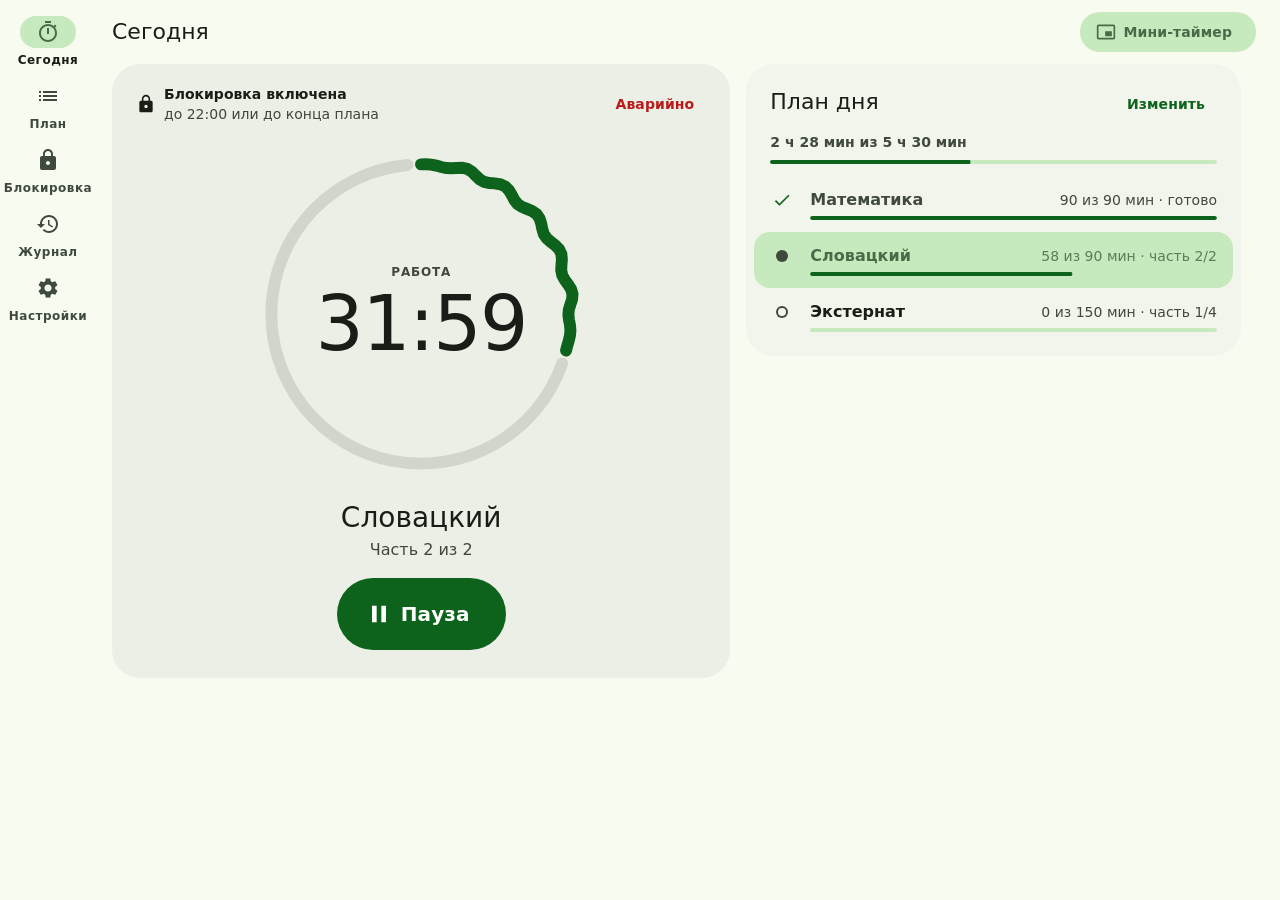
==== ui/index.html @ cca7acfc "ClockManage: study mode with blocking, block timer, log and local MCP Tauri 2 (Rust + WebView) tray " ====
<!doctype html>
<html lang="ru">
<head>
  <meta charset="utf-8">
  <meta name="viewport" content="width=device-width, initial-scale=1">
  <title>ClockManage</title>
  <link rel="stylesheet" href="css/scheme-default.css">
  <link rel="stylesheet" href="css/m3.css">
  <link rel="stylesheet" href="css/main.css">
</head>
<body>
  <div class="app">
    <nav class="nav" id="nav" aria-label="Разделы"></nav>
    <main class="content">
      <header class="topbar">
        <h1 id="screen-title" class="title-l">Сегодня</h1>
        <div id="top-actions" class="top-actions"></div>
      </header>
      <div id="banner" class="banner" hidden></div>
      <div id="view" class="view"></div>
    </main>
  </div>
  <div id="snackbar" class="snackbar" role="status" aria-live="polite"><span id="snack-text"></span></div>
  <script type="module" src="js/main.js"></script>
</body>
</html>
---- ui/css/scheme-default.css ----
/* Default scheme (seed #2E7D32, fidelity) — replaced at runtime by js/theme.js. */
:root {
  --md-sys-color-primary: #0d631b;
  --md-sys-color-on-primary: #ffffff;
  --md-sys-color-primary-container: #2e7d32;
  --md-sys-color-on-primary-container: #cbffc2;
  --md-sys-color-inverse-primary: #88d982;
  --md-sys-color-secondary: #476644;
  --md-sys-color-on-secondary: #ffffff;
  --md-sys-color-secondary-container: #c6e9be;
  --md-sys-color-on-secondary-container: #4c6a48;
  --md-sys-color-tertiary: #923357;
  --md-sys-color-on-tertiary: #ffffff;
  --md-sys-color-tertiary-container: #b14b6f;
  --md-sys-color-on-tertiary-container: #ffedf0;
  --md-sys-color-error: #ba1a1a;
  --md-sys-color-on-error: #ffffff;
  --md-sys-color-error-container: #ffdad6;
  --md-sys-color-on-error-container: #93000a;
  --md-sys-color-surface: #f7fbf0;
  --md-sys-color-on-surface: #181d17;
  --md-sys-color-surface-variant: #dbe6d5;
  --md-sys-color-on-surface-variant: #40493d;
  --md-sys-color-surface-dim: #d7dbd2;
  --md-sys-color-surface-bright: #f7fbf0;
  --md-sys-color-surface-container-lowest: #ffffff;
  --md-sys-color-surface-container-low: #f1f5eb;
  --md-sys-color-surface-container: #ebefe5;
  --md-sys-color-surface-container-high: #e5eadf;
  --md-sys-color-surface-container-highest: #e0e4da;
  --md-sys-color-inverse-surface: #2d322b;
  --md-sys-color-inverse-on-surface: #eef2e8;
  --md-sys-color-outline: #707a6c;
  --md-sys-color-outline-variant: #bfcaba;
  --md-sys-color-scrim: #000000;
  --md-sys-color-shadow: #000000;
}
@media (prefers-color-scheme: dark) {
  :root {
    --md-sys-color-primary: #88d982;
    --md-sys-color-on-primary: #003909;
    --md-sys-color-primary-container: #2e7d32;
    --md-sys-color-on-primary-container: #cbffc2;
    --md-sys-color-inverse-primary: #1b6d24;
    --md-sys-color-secondary: #add0a6;
    --md-sys-color-on-secondary: #1a3719;
    --md-sys-color-secondary-container: #304e2e;
    --md-sys-color-on-secondary-container: #9cbe95;
    --md-sys-color-tertiary: #ffb1c7;
    --md-sys-color-on-tertiary: #610931;
    --md-sys-color-tertiary-container: #b14b6f;
    --md-sys-color-on-tertiary-container: #ffedf0;
    --md-sys-color-error: #ffb4ab;
    --md-sys-color-on-error: #690005;
    --md-sys-color-error-container: #93000a;
    --md-sys-color-on-error-container: #ffdad6;
    --md-sys-color-surface: #10150f;
    --md-sys-color-on-surface: #e0e4da;
    --md-sys-color-surface-variant: #40493d;
    --md-sys-color-on-surface-variant: #bfcaba;
    --md-sys-color-surface-dim: #10150f;
    --md-sys-color-surface-bright: #363b34;
    --md-sys-color-surface-container-lowest: #0b0f0a;
    --md-sys-color-surface-container-low: #181d17;
    --md-sys-color-surface-container: #1c211b;
    --md-sys-color-surface-container-high: #262b25;
    --md-sys-color-surface-container-highest: #31362f;
    --md-sys-color-inverse-surface: #e0e4da;
    --md-sys-color-inverse-on-surface: #2d322b;
    --md-sys-color-outline: #8a9485;
    --md-sys-color-outline-variant: #40493d;
    --md-sys-color-scrim: #000000;
    --md-sys-color-shadow: #000000;
  }
}
---- ui/css/m3.css ----
/* ClockManage — Material 3 system: tokens + components shared by all windows. */

:root {
  /* Typography (M3 type scale on the system font) */
  --font: "Segoe UI Variable Text", "Segoe UI", system-ui, -apple-system, Roboto, sans-serif;
  --font-display: "Segoe UI Variable Display", "Segoe UI", system-ui, -apple-system, Roboto, sans-serif;

  /* Shape */
  --shape-xs: 4px;
  --shape-s: 8px;
  --shape-m: 12px;
  --shape-l: 16px;
  --shape-xl: 28px;
  --shape-full: 999px;

  /* Motion */
  --dur-s1: 100ms;
  --dur-s2: 150ms;
  --dur-m1: 250ms;
  --dur-m2: 300ms;
  --dur-l1: 400ms;
  --dur-l2: 500ms;
  --ease: cubic-bezier(.2, 0, 0, 1);
  --ease-decel: cubic-bezier(0, 0, 0, 1);
  --ease-accel: cubic-bezier(.3, 0, 1, 1);
  --ease-emph-decel: cubic-bezier(.05, .7, .1, 1);
  --ease-emph-accel: cubic-bezier(.3, 0, .8, .15);
  /* M3 Expressive spatial springs (approximated as bezier curves with overshoot) */
  --spring-fast: cubic-bezier(.42, 1.67, .21, .9);
  --spring: cubic-bezier(.34, 1.36, .64, 1);

  --focus-ring: 3px solid var(--md-sys-color-secondary);
}

* { box-sizing: border-box; }
[hidden] { display: none !important; }

html, body { margin: 0; height: 100%; }

body {
  font-family: var(--font);
  font-size: 14px;
  line-height: 20px;
  color: var(--md-sys-color-on-surface);
  background: var(--md-sys-color-surface);
  -webkit-font-smoothing: antialiased;
  user-select: none;
}

input, textarea, button, select { font: inherit; color: inherit; }

.tnum { font-variant-numeric: tabular-nums; font-feature-settings: "tnum"; }

/* ---- type scale ---- */
.display-l { font: 400 57px/64px var(--font-display); letter-spacing: -.25px; }
.display-m { font: 400 45px/52px var(--font-display); }
.headline-l { font: 400 32px/40px var(--font-display); }
.headline-m { font: 400 28px/36px var(--font-display); }
.headline-s { font: 400 24px/32px var(--font-display); }
.title-l { font: 400 22px/28px var(--font-display); }
.title-m { font: 600 16px/24px var(--font); letter-spacing: .15px; }
.title-s { font: 600 14px/20px var(--font); letter-spacing: .1px; }
.body-l { font: 400 16px/24px var(--font); letter-spacing: .15px; }
.body-m { font: 400 14px/20px var(--font); letter-spacing: .25px; }
.body-s { font: 400 12px/16px var(--font); letter-spacing: .4px; }
.label-l { font: 600 14px/20px var(--font); letter-spacing: .1px; }
.label-m { font: 600 12px/16px var(--font); letter-spacing: .5px; }
.muted { color: var(--md-sys-color-on-surface-variant); }

h1, h2, h3, h4, p { margin: 0; }

/* ---- icons ---- */
.icon { width: 24px; height: 24px; flex: none; fill: currentColor; display: block; }
.icon.s18 { width: 18px; height: 18px; }
.icon.s20 { width: 20px; height: 20px; }

/* ---- state layer + ripple (shared by interactive components) ---- */
.interactive { position: relative; overflow: hidden; isolation: isolate; cursor: pointer; -webkit-tap-highlight-color: transparent; }
.interactive::before {
  content: ""; position: absolute; inset: 0; border-radius: inherit;
  background: currentColor; opacity: 0; pointer-events: none;
  transition: opacity var(--dur-s2) linear;
  z-index: -1;
}
.interactive:hover::before { opacity: .08; }
.interactive:focus-visible::before, .interactive:active::before { opacity: .1; }
.interactive:focus-visible { outline: var(--focus-ring); outline-offset: 2px; }
.ripple {
  position: absolute; border-radius: 50%; pointer-events: none;
  background: currentColor; opacity: .12; transform: scale(0);
  animation: ripple 520ms var(--ease-decel) forwards;
  z-index: -1;
}
@keyframes ripple { to { transform: scale(1); opacity: 0; } }

/* ---- buttons: pill that morphs to a squarer shape on press (M3 Expressive) ---- */
.btn {
  --h: 40px;
  display: inline-flex; align-items: center; justify-content: center; gap: 8px;
  height: var(--h); min-width: 64px; padding: 0 24px;
  border: 0; border-radius: var(--shape-full);
  font: 600 14px/20px var(--font); letter-spacing: .1px; white-space: nowrap;
  transition:
    border-radius var(--dur-m2) var(--spring),
    transform var(--dur-m2) var(--spring),
    background-color var(--dur-s2) linear,
    box-shadow var(--dur-s2) linear,
    color var(--dur-s2) linear;
}
.btn:active:not(:disabled) { border-radius: var(--shape-m); transform: scale(.96); transition-duration: var(--dur-s2); }
.btn .icon { width: 20px; height: 20px; margin-left: -8px; }
.btn.lg { --h: 56px; padding: 0 28px; font-size: 16px; line-height: 24px; border-radius: var(--shape-full); }
.btn.lg .icon { width: 24px; height: 24px; }
.btn.lg:active:not(:disabled) { border-radius: var(--shape-l); }
.btn.xl { --h: 72px; padding: 0 36px; font: 600 20px/28px var(--font-display); }
.btn.xl .icon { width: 28px; height: 28px; }
.btn.xl:active:not(:disabled) { border-radius: 20px; }

.btn.filled { background: var(--md-sys-color-primary); color: var(--md-sys-color-on-primary); }
.btn.filled:hover:not(:disabled) { box-shadow: 0 1px 2px rgb(0 0 0 / .3), 0 1px 3px 1px rgb(0 0 0 / .15); }
.btn.tonal { background: var(--md-sys-color-secondary-container); color: var(--md-sys-color-on-secondary-container); }
.btn.outlined { background: transparent; color: var(--md-sys-color-primary); box-shadow: inset 0 0 0 1px var(--md-sys-color-outline-variant); }
.btn.text { background: transparent; color: var(--md-sys-color-primary); padding: 0 12px; min-width: 48px; }
.btn.text .icon { margin-left: -4px; }
.btn.danger { color: var(--md-sys-color-error); }
.btn.filled.danger { background: var(--md-sys-color-error); color: var(--md-sys-color-on-error); }
.btn:disabled, .btn.filled:disabled, .btn.tonal:disabled, .btn.filled.danger:disabled {
  cursor: default;
  color: color-mix(in srgb, var(--md-sys-color-on-surface) 38%, transparent);
  background: color-mix(in srgb, var(--md-sys-color-on-surface) 12%, transparent);
  box-shadow: none;
}
.btn.text:disabled, .btn.outlined:disabled { background: transparent; }
.btn:disabled::before { display: none; }
.btn[aria-busy="true"] { pointer-events: none; }

/* Icon buttons */
.icon-btn {
  width: 40px; height: 40px; border: 0; border-radius: var(--shape-full);
  display: inline-grid; place-items: center; flex: none;
  background: transparent; color: var(--md-sys-color-on-surface-variant);
  transition: border-radius var(--dur-m2) var(--spring), transform var(--dur-m2) var(--spring), background-color var(--dur-s2) linear;
}
.icon-btn:active:not(:disabled) { border-radius: var(--shape-m); transform: scale(.92); }
.icon-btn.tonal { background: var(--md-sys-color-secondary-container); color: var(--md-sys-color-on-secondary-container); }
.icon-btn.filled { background: var(--md-sys-color-primary); color: var(--md-sys-color-on-primary); }
.icon-btn.sm { width: 32px; height: 32px; }
.icon-btn.sm .icon { width: 20px; height: 20px; }
.icon-btn:disabled { color: color-mix(in srgb, var(--md-sys-color-on-surface) 38%, transparent); cursor: default; }
.icon-btn:disabled::before { display: none; }

/* ---- text fields (outlined) ---- */
.field { display: flex; flex-direction: column; gap: 4px; min-width: 0; }
.field > label { font: 600 12px/16px var(--font); letter-spacing: .5px; color: var(--md-sys-color-on-surface-variant); padding-left: 4px; }
.field input, .field textarea, .field select {
  height: 48px; padding: 0 14px; min-width: 0; width: 100%;
  border: 1px solid var(--md-sys-color-outline); border-radius: var(--shape-xs);
  background: transparent; color: var(--md-sys-color-on-surface);
  font: 400 16px/24px var(--font); user-select: text;
  transition: border-color var(--dur-s2) linear, box-shadow var(--dur-s2) linear;
}
.field textarea { height: auto; padding: 12px 14px; resize: vertical; }
.field input:hover, .field textarea:hover { border-color: var(--md-sys-color-on-surface); }
.field input:focus, .field textarea:focus, .field select:focus {
  outline: none; border-color: var(--md-sys-color-primary);
  box-shadow: inset 0 0 0 1px var(--md-sys-color-primary);
}
.field input:disabled { opacity: .38; }
.field .support { font: 400 12px/16px var(--font); color: var(--md-sys-color-on-surface-variant); padding-left: 4px; }
.field.invalid input, .field.invalid textarea { border-color: var(--md-sys-color-error); box-shadow: inset 0 0 0 1px var(--md-sys-color-error); }
.field.invalid .support { color: var(--md-sys-color-error); }
input[type="number"]::-webkit-inner-spin-button { opacity: 0; }

/* ---- switch ---- */
.switch {
  appearance: none; -webkit-appearance: none; margin: 0; flex: none; cursor: pointer;
  position: relative; width: 52px; height: 32px; border-radius: var(--shape-full);
  background: var(--md-sys-color-surface-container-highest);
  box-shadow: inset 0 0 0 2px var(--md-sys-color-outline);
  transition: background-color var(--dur-m1) var(--ease), box-shadow var(--dur-m1) var(--ease);
}
.switch::after {
  content: ""; position: absolute; top: 8px; left: 8px; width: 16px; height: 16px; border-radius: 50%;
  background: var(--md-sys-color-outline);
  transition: transform var(--dur-m2) var(--spring), width var(--dur-m1) var(--spring), height var(--dur-m1) var(--spring), top var(--dur-m1) var(--spring), left var(--dur-m1) var(--spring), background-color var(--dur-m1) linear;
}
.switch:checked { background: var(--md-sys-color-primary); box-shadow: none; }
.switch:checked::after { transform: translateX(20px); width: 24px; height: 24px; top: 4px; left: 4px; background: var(--md-sys-color-on-primary); }
.switch:active::after { width: 28px; height: 28px; top: 2px; left: 2px; }
.switch:checked:active::after { transform: translateX(18px); }
.switch:focus-visible { outline: var(--focus-ring); outline-offset: 2px; }
.switch:disabled { opacity: .38; cursor: default; }

/* ---- checkbox ---- */
.check { appearance: none; -webkit-appearance: none; margin: 0; flex: none; width: 18px; height: 18px; border-radius: 2px; border: 2px solid var(--md-sys-color-on-surface-variant); display: grid; place-items: center; cursor: pointer; transition: background-color var(--dur-s2) linear, border-color var(--dur-s2) linear; }
.check:checked { background: var(--md-sys-color-primary); border-color: var(--md-sys-color-primary); }
.check:checked::after { content: ""; width: 5px; height: 10px; border: solid var(--md-sys-color-on-primary); border-width: 0 2px 2px 0; transform: translateY(-1px) rotate(45deg); }
.check:focus-visible { outline: var(--focus-ring); outline-offset: 3px; }

/* ---- chips ---- */
.chips { display: flex; flex-wrap: wrap; gap: 8px; }
.chip {
  height: 32px; padding: 0 16px; border-radius: var(--shape-s); border: 0;
  display: inline-flex; align-items: center; gap: 8px;
  font: 600 14px/20px var(--font); letter-spacing: .1px;
  background: transparent; color: var(--md-sys-color-on-surface-variant);
  box-shadow: inset 0 0 0 1px var(--md-sys-color-outline-variant);
  transition: background-color var(--dur-s2) linear, border-radius var(--dur-m2) var(--spring), padding var(--dur-m1) var(--spring);
}
.chip[aria-pressed="true"] { background: var(--md-sys-color-secondary-container); color: var(--md-sys-color-on-secondary-container); box-shadow: none; padding-left: 8px; }
.chip[aria-pressed="true"]::after { content: none; }
.chip .icon { width: 18px; height: 18px; }
.chip:disabled { opacity: .38; cursor: default; }
.chip.input { padding: 0 4px 0 12px; background: transparent; color: var(--md-sys-color-on-surface); cursor: default; }
.chip.input .x { width: 24px; height: 24px; border: 0; border-radius: 50%; display: grid; place-items: center; background: transparent; color: var(--md-sys-color-on-surface-variant); }
.chip.input .x .icon { width: 18px; height: 18px; }

/* ---- segmented buttons ---- */
.segmented { display: inline-flex; border-radius: var(--shape-full); box-shadow: inset 0 0 0 1px var(--md-sys-color-outline); overflow: hidden; }
.segmented button {
  height: 40px; padding: 0 16px; border: 0; background: transparent; color: var(--md-sys-color-on-surface);
  font: 600 14px/20px var(--font); display: inline-flex; align-items: center; gap: 8px;
  border-left: 1px solid var(--md-sys-color-outline);
  transition: background-color var(--dur-m1) var(--ease);
}
.segmented button:first-child { border-left: 0; }
.segmented button[aria-pressed="true"] { background: var(--md-sys-color-secondary-container); color: var(--md-sys-color-on-secondary-container); }
.segmented button .icon { width: 18px; height: 18px; display: none; }
.segmented button[aria-pressed="true"] .icon { display: block; }

/* ---- progress ---- */
.linear {
  --v: 0;
  height: 4px; border-radius: 2px; overflow: hidden; background: var(--md-sys-color-secondary-container);
  position: relative;
}
.linear::after {
  content: ""; position: absolute; inset: 0; border-radius: 2px;
  background: var(--md-sys-color-primary);
  transform-origin: left; transform: scaleX(var(--v));
  transition: transform var(--dur-l1) var(--ease);
}

/* ---- dialog ---- */
dialog.m3 {
  border: 0; padding: 0; max-width: min(560px, calc(100vw - 32px)); width: 100%;
  border-radius: var(--shape-xl); background: var(--md-sys-color-surface-container-high); color: var(--md-sys-color-on-surface);
  box-shadow: 0 8px 12px 6px rgb(0 0 0 / .15), 0 4px 4px rgb(0 0 0 / .3);
  user-select: text;
}
dialog.m3::backdrop { background: rgb(0 0 0 / .32); }
dialog.m3[open] { animation: dialog-in var(--dur-l1) var(--ease-emph-decel); }
dialog.m3[open]::backdrop { animation: fade-in var(--dur-m1) linear; }
dialog.m3.closing { animation: dialog-out var(--dur-s2) var(--ease-emph-accel) forwards; }
@keyframes dialog-in { from { opacity: 0; transform: translateY(-16px) scale(.94); clip-path: inset(0 0 60% 0 round var(--shape-xl)); } to { opacity: 1; transform: none; clip-path: inset(0 0 0 0 round var(--shape-xl)); } }
@keyframes dialog-out { to { opacity: 0; transform: scale(.96); } }
@keyframes fade-in { from { opacity: 0; } }
.dlg { padding: 24px; display: flex; flex-direction: column; gap: 16px; }
.dlg h2 { font: 400 24px/32px var(--font-display); }
.dlg .actions { display: flex; justify-content: flex-end; gap: 8px; margin-top: 8px; flex-wrap: wrap; }

/* ---- snackbar ---- */
.snackbar {
  position: fixed; left: 50%; bottom: 24px; z-index: 50;
  min-width: 288px; max-width: min(560px, calc(100vw - 32px));
  padding: 14px 16px; border-radius: var(--shape-xs);
  background: var(--md-sys-color-inverse-surface); color: var(--md-sys-color-inverse-on-surface);
  display: flex; gap: 12px; align-items: center;
  box-shadow: 0 3px 5px rgb(0 0 0 / .2);
  transform: translate(-50%, 24px); opacity: 0; pointer-events: none;
  transition: transform var(--dur-m2) var(--ease-emph-decel), opacity var(--dur-s2) linear;
}
.snackbar.show { transform: translate(-50%, 0); opacity: 1; pointer-events: auto; }
.snackbar .btn.text { color: var(--md-sys-color-inverse-primary); margin: -8px -8px -8px auto; }

/* ---- lists ---- */
.list { list-style: none; margin: 0; padding: 0; }
.row { display: flex; align-items: center; gap: 16px; min-height: 56px; padding: 8px 16px; }
.row .grow { flex: 1; min-width: 0; }
.row .trail { margin-left: auto; flex: none; }
.ellipsis { overflow: hidden; text-overflow: ellipsis; white-space: nowrap; }

.divider { height: 1px; background: var(--md-sys-color-outline-variant); border: 0; margin: 0; }

.sr-only { position: absolute; width: 1px; height: 1px; overflow: hidden; clip: rect(0 0 0 0); white-space: nowrap; }

/* ---- hand-drawn doodles ---- */
.doodle { overflow: visible; }
.doodle .ink { fill: none; stroke: var(--ink, var(--md-sys-color-on-surface)); stroke-width: 5; stroke-linecap: round; stroke-linejoin: round; }
.doodle .ink.thin { stroke-width: 3.5; }
.doodle .fill-p { fill: var(--md-sys-color-primary-container); }
.doodle .fill-t { fill: var(--md-sys-color-tertiary-container); }
.doodle .fill-s { fill: var(--md-sys-color-secondary-container); }
.doodle .fill-bg { fill: var(--md-sys-color-surface-container-lowest); }
.doodle .draw { stroke-dasharray: 1; stroke-dashoffset: 1; }
.doodle.play .draw { animation: draw var(--d, 700ms) var(--ease) forwards; animation-delay: var(--delay, 0ms); }
.doodle .pop { opacity: 0; transform-box: fill-box; transform-origin: center; }
.doodle.play .pop { animation: pop 520ms var(--spring) forwards; animation-delay: var(--delay, 0ms); }
@keyframes draw { to { stroke-dashoffset: 0; } }
@keyframes pop { from { opacity: 0; transform: scale(.3) rotate(-12deg); } to { opacity: 1; transform: none; } }

/* ---- doodle state animations ---- */
/* Alarm clock ringing: short hammer bursts synchronised with the sound. */
.ringing .shake { transform-box: view-box; transform-origin: 120px 140px; animation: shake 1.05s linear 1.3s 3; }
@keyframes shake {
  0%, 70%, 100% { transform: none; }
  5% { transform: rotate(-7deg) translateY(-2px); }
  10% { transform: rotate(7deg) translateY(-2px); }
  15% { transform: rotate(-7deg) translateY(-2px); }
  20% { transform: rotate(7deg); }
  25% { transform: rotate(-6deg); }
  30% { transform: rotate(6deg); }
  35% { transform: rotate(-5deg); }
  40% { transform: rotate(5deg); }
  45% { transform: rotate(-3deg); }
  55% { transform: rotate(2deg); }
}
.ringing .waves { animation: waves 1.05s linear 1.3s 3; transform-box: view-box; transform-origin: 120px 132px; }
@keyframes waves { 0%, 70%, 100% { opacity: 1; transform: scale(1); } 20% { opacity: .5; transform: scale(1.08); } 40% { opacity: 1; transform: scale(1.14); } }

.steaming .steam { animation: steam 2.4s var(--ease) 1.4s 2; transform-box: view-box; }
@keyframes steam { 0% { transform: none; opacity: 1; } 60% { transform: translateY(-10px); opacity: .25; } 100% { transform: none; opacity: 1; } }

.locking .shackle { transform: translateY(-22px); animation: shackle 520ms var(--spring-fast) 900ms forwards; }
@keyframes shackle { to { transform: none; } }


@media (prefers-reduced-motion: reduce) {
  .locking .shackle { transform: none; }
  *, *::before, *::after { animation-duration: 1ms !important; animation-delay: 0ms !important; animation-iteration-count: 1 !important; transition-duration: 1ms !important; }
  .doodle .draw { stroke-dashoffset: 0; }
  .doodle .pop { opacity: 1; }
}
---- ui/css/main.css ----
/* Main window layout and screens. */
body { background: var(--md-sys-color-surface); overflow: hidden; }

.app { display: grid; grid-template-columns: 96px 1fr; height: 100vh; }

/* ---- navigation rail (≥600px) / bar (<600px) ---- */
.nav {
  display: flex; flex-direction: column; align-items: center; gap: 4px;
  padding: 16px 0; background: var(--md-sys-color-surface);
}
.nav .dest {
  width: 80px; border: 0; background: transparent; padding: 0; cursor: pointer;
  display: flex; flex-direction: column; align-items: center; gap: 4px; margin-bottom: 8px;
  color: var(--md-sys-color-on-surface-variant); font: 600 12px/16px var(--font); letter-spacing: .5px;
}
.nav .dest .pill {
  width: 56px; height: 32px; border-radius: var(--shape-full); display: grid; place-items: center;
  position: relative; overflow: hidden; isolation: isolate;
  transition: width var(--dur-l1) var(--spring), background-color var(--dur-m1) var(--ease);
}
.nav .dest .pill::before { content: ""; position: absolute; inset: 0; background: currentColor; opacity: 0; transition: opacity var(--dur-s2) linear; z-index: -1; border-radius: inherit; }
.nav .dest:hover .pill::before { opacity: .08; }
.nav .dest:active .pill::before { opacity: .12; }
.nav .dest:focus-visible { outline: none; }
.nav .dest:focus-visible .pill { outline: var(--focus-ring); outline-offset: 2px; }
.nav .dest[aria-current="page"] { color: var(--md-sys-color-on-surface); }
.nav .dest[aria-current="page"] .pill {
  background: var(--md-sys-color-secondary-container); color: var(--md-sys-color-on-secondary-container);
  animation: pill-in var(--dur-l1) var(--spring);
}
@keyframes pill-in { from { width: 24px; } }
.nav .dest .badge {
  position: absolute; top: 2px; right: 12px; width: 8px; height: 8px; border-radius: 50%;
  background: var(--md-sys-color-error);
}
.nav .spacer { flex: 1; }

.content { display: flex; flex-direction: column; min-width: 0; min-height: 0; background: var(--md-sys-color-surface); }
.topbar { display: flex; align-items: center; gap: 12px; min-height: 64px; padding: 8px 24px 8px 16px; }
.topbar h1 { flex: 1; min-width: 0; }
.top-actions { display: flex; gap: 8px; align-items: center; }

.banner {
  margin: 0 24px 8px 16px; padding: 12px 16px; border-radius: var(--shape-l);
  display: flex; gap: 12px; align-items: center;
  background: var(--md-sys-color-error-container); color: var(--md-sys-color-on-error-container);
}
.banner .icon { flex: none; }

.view { flex: 1; min-height: 0; overflow: auto; padding: 0 24px 24px 16px; scrollbar-gutter: stable; }
.view.enter { animation: fade-through var(--dur-m2) var(--ease-emph-decel); }
@keyframes fade-through { from { opacity: 0; transform: scale(.98); } }

@media (max-width: 599px) {
  .app { grid-template-columns: 1fr; grid-template-rows: 1fr auto; }
  .nav { grid-row: 2; flex-direction: row; justify-content: space-around; padding: 12px 0 16px; background: var(--md-sys-color-surface-container); gap: 0; }
  .nav .dest { width: auto; flex: 1; margin: 0; }
  .nav .spacer, .nav .rail-only { display: none; }
  .topbar { padding: 8px 16px; }
  .view { padding: 0 16px 16px; }
  .banner { margin: 0 16px 8px; }
}

/* ---- section primitives ---- */
.section { display: flex; flex-direction: column; gap: 4px; }
.section + .section { margin-top: 24px; }
.section > h2 { font: 600 14px/20px var(--font); letter-spacing: .1px; color: var(--md-sys-color-primary); padding: 8px 0; }
.surface { background: var(--md-sys-color-surface-container-low); border-radius: var(--shape-xl); }
.pad { padding: 20px 24px; }
.stack { display: flex; flex-direction: column; gap: 12px; }
.hstack { display: flex; gap: 12px; align-items: center; flex-wrap: wrap; }
.note-text { font: 400 14px/20px var(--font); color: var(--md-sys-color-on-surface-variant); }
.readable { max-width: 760px; }

/* ================= TODAY ================= */
.today { display: grid; grid-template-columns: minmax(0, 1.25fr) minmax(300px, 1fr); gap: 16px; align-items: start; }
@media (max-width: 919px) { .today { grid-template-columns: 1fr; } }

.hero {
  position: relative; border-radius: var(--shape-xl); padding: 20px 24px 28px;
  background: var(--md-sys-color-surface-container);
  display: flex; flex-direction: column; align-items: center; gap: 16px; min-height: 520px;
  transition: background-color var(--dur-l1) var(--ease), color var(--dur-l1) var(--ease), border-radius var(--dur-l2) var(--spring);
}
.hero[data-kind="await"] { background: var(--md-sys-color-primary-container); color: var(--md-sys-color-on-primary-container); border-radius: 48px; }
.hero[data-kind="break"], .hero[data-kind="lunch_break"] { background: var(--md-sys-color-tertiary-container); color: var(--md-sys-color-on-tertiary-container); }
.hero[data-kind="done"] { background: var(--md-sys-color-secondary-container); color: var(--md-sys-color-on-secondary-container); }

.lockline { align-self: stretch; display: flex; align-items: center; gap: 8px; min-height: 40px; font: 600 14px/20px var(--font); }
.lockline .grow { text-wrap: pretty; }
.lockline .icon { width: 20px; height: 20px; }
.lockline .grow { flex: 1; min-width: 0; }
.lockline .when { display: block; font-weight: 400; opacity: .8; }
.lockline .when:empty { display: none; }
.lockline.open { color: var(--md-sys-color-error); }
.hero[data-kind="await"] .lockline.open, .hero[data-kind="break"] .lockline.open { color: inherit; }

.dial { position: relative; width: min(340px, 72vw); aspect-ratio: 1; display: grid; place-items: center; margin-top: 4px; }
.dial svg { position: absolute; inset: 0; width: 100%; height: 100%; overflow: visible; }
.dial .track { fill: none; stroke: color-mix(in srgb, currentColor 12%, transparent); stroke-width: 7; stroke-linecap: round; }
.dial .wave { fill: none; stroke: var(--md-sys-color-primary); stroke-width: 7; stroke-linecap: round; transition: stroke var(--dur-m2) linear; }
.hero[data-kind="break"] .dial .wave, .hero[data-kind="lunch_break"] .dial .wave { stroke: var(--md-sys-color-tertiary); }
.hero[data-paused="true"] .dial .wave { stroke: var(--md-sys-color-outline); }
.dial .center { position: relative; text-align: center; display: flex; flex-direction: column; align-items: center; gap: 4px; padding: 0 24px; }
.dial .big { font: 300 76px/80px var(--font-display); letter-spacing: -1.5px; }
.dial .big span { display: inline-block; }
.dial .big span.tick { animation: digit 320ms var(--ease-emph-decel); }
@keyframes digit { from { transform: translateY(-35%); opacity: 0; filter: blur(2px); } }
.dial .state { font: 600 12px/16px var(--font); letter-spacing: .8px; text-transform: uppercase; opacity: .8; min-height: 16px; }
.hero[data-paused="true"] .dial .big { opacity: .55; }
.dial .art { width: 240px; height: 240px; display: grid; place-items: center; }
.dial:has(.art:not([hidden])) svg#ring { opacity: 0; }
.hero { --hero-bg: var(--md-sys-color-surface-container); }
.hero[data-kind="await"] { --hero-bg: var(--md-sys-color-primary-container); }
.hero[data-kind="done"] { --hero-bg: var(--md-sys-color-secondary-container); }
.hero .doodle { --ink: currentColor; }
.hero .doodle .fill-bg { fill: var(--hero-bg); }
.hero .doodle .fill-p { fill: color-mix(in srgb, currentColor 22%, var(--hero-bg)); }
.hero .doodle .fill-t { fill: color-mix(in srgb, var(--md-sys-color-tertiary) 40%, var(--hero-bg)); }

.phase-title { text-align: center; }
.phase-title h2 { font: 400 28px/36px var(--font-display); }
.phase-title p { font: 400 16px/24px var(--font); opacity: .8; margin-top: 2px; }

.controls { display: flex; gap: 12px; align-items: center; justify-content: center; flex-wrap: wrap; margin-top: auto; }

.side { display: flex; flex-direction: column; gap: 16px; min-width: 0; }
.plan-card { padding: 20px 8px 12px; }
.plan-card .head { padding: 0 16px 12px; display: flex; flex-direction: column; gap: 8px; }
.plan-card .head .row1 { display: flex; align-items: baseline; gap: 8px; }
.plan-card .head .row1 h2 { font: 400 22px/28px var(--font-display); flex: 1; }
.plan-card .total { font: 600 14px/20px var(--font); color: var(--md-sys-color-on-surface-variant); }
.blk { display: grid; grid-template-columns: 24px 1fr auto; gap: 4px 16px; align-items: center; padding: 12px 16px; border-radius: var(--shape-l); transition: background-color var(--dur-m1) var(--ease); }
.blk.current { background: var(--md-sys-color-secondary-container); color: var(--md-sys-color-on-secondary-container); }
.blk .st { width: 24px; height: 24px; display: grid; place-items: center; color: var(--md-sys-color-on-surface-variant); }
.blk.done .st { color: var(--md-sys-color-primary); }
.blk .dot { width: 12px; height: 12px; border-radius: 50%; box-shadow: inset 0 0 0 2px currentColor; }
.blk.current .dot { background: currentColor; box-shadow: none; }
.blk .name { font: 600 16px/24px var(--font); }
.blk.done .name { color: var(--md-sys-color-on-surface-variant); }
.blk .meta { font: 400 14px/20px var(--font); color: var(--md-sys-color-on-surface-variant); text-align: right; }
.blk.current .meta { color: inherit; opacity: .85; }
.blk .linear { grid-column: 2 / 4; }
.empty-plan { padding: 8px 16px 12px; }

.access { padding: 16px 20px; display: flex; flex-direction: column; gap: 12px; }
.access .row1 { display: flex; gap: 12px; align-items: center; }
.access .row1 .grow { flex: 1; min-width: 0; }
.access .count { font: 400 32px/40px var(--font-display); }
.access.warn { background: var(--md-sys-color-error-container); color: var(--md-sys-color-on-error-container); }

/* ================= PLAN ================= */
.plan-editor { display: flex; flex-direction: column; gap: 8px; }
.prow {
  display: grid; grid-template-columns: minmax(140px, 1fr) auto auto; gap: 12px; align-items: center;
  padding: 12px 12px 12px 16px; border-radius: var(--shape-l); background: var(--md-sys-color-surface-container-low);
  animation: row-in var(--dur-m2) var(--ease-emph-decel);
}
@keyframes row-in { from { opacity: 0; transform: translateY(-8px); } }
.prow.removing { animation: row-out var(--dur-s2) var(--ease-emph-accel) forwards; }
@keyframes row-out { to { opacity: 0; transform: scale(.96); } }
.prow input.name { height: 48px; border: 0; border-bottom: 1px solid var(--md-sys-color-outline); background: transparent; font: 400 18px/24px var(--font); padding: 0 4px; min-width: 0; width: 100%; user-select: text; border-radius: 0; }
.prow input.name:focus { outline: none; border-bottom: 2px solid var(--md-sys-color-primary); }
.prow input.name:disabled { color: var(--md-sys-color-on-surface-variant); border-bottom-style: dashed; }
.stepper { display: flex; align-items: center; gap: 4px; }
.stepper .val { min-width: 92px; text-align: center; font: 400 18px/24px var(--font-display); }
.stepper .val small { display: block; font: 400 12px/16px var(--font); color: var(--md-sys-color-on-surface-variant); }
.prow .tools { display: flex; gap: 0; }
.prow .progress { grid-column: 1 / -1; display: flex; gap: 12px; align-items: center; font: 400 12px/16px var(--font); color: var(--md-sys-color-on-surface-variant); }
.prow .progress .linear { flex: 1; }
@media (max-width: 640px) {
  .prow { grid-template-columns: 1fr auto; }
  .prow .tools { grid-column: 1 / -1; justify-content: flex-end; }
}
.plan-footer { display: flex; align-items: center; gap: 12px; flex-wrap: wrap; margin-top: 16px; }
.plan-footer label { display: inline-flex; gap: 10px; align-items: center; cursor: pointer; }
.plan-footer .grow { flex: 1; }
.lock-note { display: flex; gap: 12px; align-items: flex-start; padding: 12px 16px; border-radius: var(--shape-l); background: var(--md-sys-color-secondary-container); color: var(--md-sys-color-on-secondary-container); margin-bottom: 12px; }

/* ================= BLOCK ================= */
.lock-hero { display: flex; gap: 20px; align-items: center; padding: 24px; border-radius: var(--shape-xl); background: var(--md-sys-color-surface-container); }
.lock-hero.on { background: var(--md-sys-color-primary-container); color: var(--md-sys-color-on-primary-container); }
.lock-hero.open { background: var(--md-sys-color-error-container); color: var(--md-sys-color-on-error-container); }
.lock-hero .big-icon { width: 64px; height: 64px; border-radius: 20px; display: grid; place-items: center; background: color-mix(in srgb, currentColor 12%, transparent); flex: none; }
.lock-hero .big-icon .icon { width: 36px; height: 36px; }
.lock-hero h2 { font: 400 28px/36px var(--font-display); }
.lock-hero p { opacity: .85; margin-top: 4px; }
.lock-hero + .section { margin-top: 24px; }
table.t td .icon { display: inline-block; vertical-align: -4px; margin-left: 4px; color: var(--md-sys-color-primary); }
table.t td:first-child { white-space: nowrap; }
.add-row { display: flex; gap: 8px; align-items: flex-end; }
.add-row .field { flex: 1; }
.setting { display: flex; gap: 16px; align-items: center; padding: 16px 20px; }
.setting + .setting { border-top: 1px solid var(--md-sys-color-outline-variant); }
.setting .grow { flex: 1; min-width: 0; }
.setting .t { font: 400 16px/24px var(--font); }
.setting .d { font: 400 14px/20px var(--font); color: var(--md-sys-color-on-surface-variant); margin-top: 2px; }
.setting.col { flex-direction: column; align-items: stretch; }
.setting .field input { height: 40px; }
.num { width: 96px; }
.limits li { margin: 4px 0; }
.limits { margin: 0; padding-left: 20px; color: var(--md-sys-color-on-surface-variant); }

/* ================= LOG ================= */
.log { display: grid; grid-template-columns: minmax(260px, 360px) 1fr; gap: 16px; align-items: start; }
@media (max-width: 859px) { .log { grid-template-columns: 1fr; } .log.detail-open .days { display: none; } .log:not(.detail-open) .detail { display: none; } }
@media (min-width: 860px) { .log .back { display: none; } }
.days { padding: 8px; }
.day-row { display: grid; grid-template-columns: 1fr auto; gap: 6px 12px; padding: 12px 16px; border-radius: var(--shape-l); border: 0; background: transparent; width: 100%; text-align: left; color: inherit; }
.day-row[aria-selected="true"] { background: var(--md-sys-color-secondary-container); color: var(--md-sys-color-on-secondary-container); }
.day-row .d { font: 600 16px/24px var(--font); }
.day-row .n { font: 400 14px/20px var(--font); color: var(--md-sys-color-on-surface-variant); text-align: right; }
.day-row[aria-selected="true"] .n { color: inherit; }
.day-row .linear { grid-column: 1 / -1; }
.day-row .flag { color: var(--md-sys-color-error); font-weight: 600; }
.detail { padding: 24px; display: flex; flex-direction: column; gap: 20px; min-width: 0; }
.detail h2 { font: 400 28px/36px var(--font-display); }
.facts { display: grid; grid-template-columns: repeat(auto-fit, minmax(150px, 1fr)); gap: 16px 24px; }
.fact .v { font: 400 28px/36px var(--font-display); white-space: nowrap; }
.fact .k { font: 600 12px/16px var(--font); letter-spacing: .5px; color: var(--md-sys-color-on-surface-variant); }
.fact.alert .v { color: var(--md-sys-color-error); }
table.t { width: 100%; border-collapse: collapse; font: 400 14px/20px var(--font); }
table.t th { font: 600 12px/16px var(--font); letter-spacing: .5px; color: var(--md-sys-color-on-surface-variant); text-align: left; padding: 8px 12px; border-bottom: 1px solid var(--md-sys-color-outline-variant); }
table.t td { padding: 12px; border-bottom: 1px solid var(--md-sys-color-outline-variant); }
table.t .r { text-align: right; }
table.t tr:last-child td { border-bottom: 0; }
.empty { display: flex; flex-direction: column; align-items: center; gap: 12px; padding: 48px 16px; text-align: center; }

/* ================= SETTINGS ================= */
.swatches { display: flex; gap: 12px; flex-wrap: wrap; align-items: center; }
.swatch {
  width: 48px; height: 48px; border-radius: var(--shape-full); border: 0; padding: 0; cursor: pointer;
  background: var(--c); position: relative;
  transition: border-radius var(--dur-l1) var(--spring), transform var(--dur-m2) var(--spring);
}
.swatch:hover { transform: scale(1.06); }
.swatch[aria-pressed="true"] { border-radius: 14px; box-shadow: 0 0 0 3px var(--md-sys-color-surface), 0 0 0 5px var(--c); }
.swatch[aria-pressed="true"]::after { content: ""; position: absolute; left: 50%; top: 45%; width: 8px; height: 16px; border: solid #fff; border-width: 0 3px 3px 0; transform: translate(-50%, -50%) rotate(45deg); }
.swatch:focus-visible { outline: var(--focus-ring); outline-offset: 4px; }
.color-in { width: 48px; height: 48px; border: 0; padding: 0; background: none; cursor: pointer; }
.code { font: 400 13px/20px ui-monospace, "Cascadia Code", Consolas, monospace; padding: 10px 12px; border-radius: var(--shape-s); background: var(--md-sys-color-surface-container-highest); user-select: text; overflow-wrap: anywhere; flex: 1; min-width: 0; }
.weekdays .chip { min-width: 56px; justify-content: center; }

/* ---- dialogs specific ---- */
.phrase { padding: 12px 16px; border-radius: var(--shape-m); background: var(--md-sys-color-surface-container-highest); font: 400 16px/24px var(--font); user-select: none; }
.match { font: 600 12px/16px var(--font); color: var(--md-sys-color-on-surface-variant); }
.options { display: flex; flex-direction: column; gap: 8px; }
.option {
  display: grid; grid-template-columns: auto 1fr; gap: 4px 12px; padding: 16px; border-radius: var(--shape-l); cursor: pointer;
  box-shadow: inset 0 0 0 1px var(--md-sys-color-outline-variant); transition: background-color var(--dur-m1) var(--ease), box-shadow var(--dur-m1) var(--ease);
}
.option:has(input:checked) { background: var(--md-sys-color-secondary-container); box-shadow: none; }
.option input[type=radio] { accent-color: var(--md-sys-color-primary); width: 20px; height: 20px; margin: 2px 0 0; }
.option .t { font: 600 16px/24px var(--font); }
.option .d { grid-column: 2; color: var(--md-sys-color-on-surface-variant); }
.option .sub { grid-column: 2; display: flex; gap: 10px; align-items: center; margin-top: 8px; }
.problems { display: grid; grid-template-columns: 1fr 120px; gap: 12px; align-items: center; }
.problems .p { font: 400 24px/32px var(--font-display); }
.hold { position: relative; overflow: hidden; }
.hold .fillbar { position: absolute; inset: 0; background: var(--md-sys-color-on-primary); opacity: .22; transform-origin: left; transform: scaleX(0); z-index: -1; }
.inline-form { display: grid; grid-template-columns: 1fr 1fr; gap: 16px; }
.toggle-line { display: flex; gap: 16px; align-items: center; justify-content: space-between; }
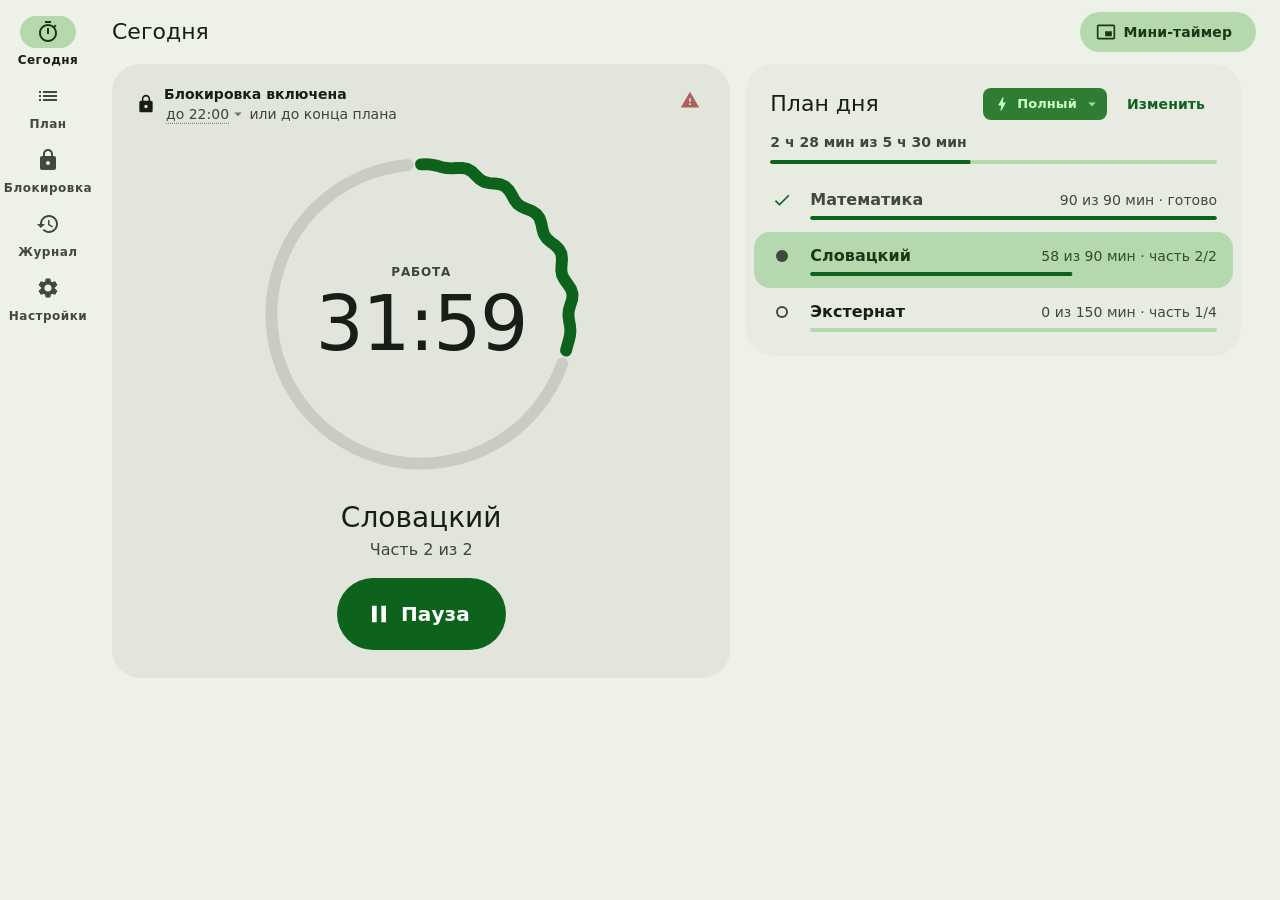
==== commit 2344c484: "0.2.1: fix the app freezing on a click (tray deadlock), show errors above dialogs The ticker held th" ====
--- a/ui/index.html
+++ b/ui/index.html
@@ -20,7 +20,7 @@
       <div id="view" class="view"></div>
     </main>
   </div>
-  <div id="snackbar" class="snackbar" role="status" aria-live="polite"><span id="snack-text"></span></div>
+  <div id="snackbar" class="snackbar" popover="manual" role="status" aria-live="polite"><span id="snack-text"></span></div>
   <script type="module" src="js/main.js"></script>
 </body>
 </html>
--- a/ui/css/scheme-default.css
+++ b/ui/css/scheme-default.css
@@ -17,17 +17,17 @@
   --md-sys-color-on-error: #ffffff;
   --md-sys-color-error-container: #ffdad6;
   --md-sys-color-on-error-container: #93000a;
-  --md-sys-color-surface: #f7fbf0;
+  --md-sys-color-surface: #edf1e7;
   --md-sys-color-on-surface: #181d17;
-  --md-sys-color-surface-variant: #dbe6d5;
+  --md-sys-color-surface-variant: #d1dccb;
   --md-sys-color-on-surface-variant: #40493d;
-  --md-sys-color-surface-dim: #d7dbd2;
-  --md-sys-color-surface-bright: #f7fbf0;
-  --md-sys-color-surface-container-lowest: #ffffff;
-  --md-sys-color-surface-container-low: #f1f5eb;
-  --md-sys-color-surface-container: #ebefe5;
-  --md-sys-color-surface-container-high: #e5eadf;
-  --md-sys-color-surface-container-highest: #e0e4da;
+  --md-sys-color-surface-dim: #cdd1c8;
+  --md-sys-color-surface-bright: #edf1e7;
+  --md-sys-color-surface-container-lowest: #f6f5f0;
+  --md-sys-color-surface-container-low: #e7ebe1;
+  --md-sys-color-surface-container: #e1e5db;
+  --md-sys-color-surface-container-high: #dbe0d5;
+  --md-sys-color-surface-container-highest: #d6dad0;
   --md-sys-color-inverse-surface: #2d322b;
   --md-sys-color-inverse-on-surface: #eef2e8;
   --md-sys-color-outline: #707a6c;
--- a/ui/css/m3.css
+++ b/ui/css/m3.css
@@ -25,9 +25,18 @@
   --ease-accel: cubic-bezier(.3, 0, 1, 1);
   --ease-emph-decel: cubic-bezier(.05, .7, .1, 1);
   --ease-emph-accel: cubic-bezier(.3, 0, .8, .15);
-  /* M3 Expressive spatial springs (approximated as bezier curves with overshoot) */
-  --spring-fast: cubic-bezier(.42, 1.67, .21, .9);
-  --spring: cubic-bezier(.34, 1.36, .64, 1);
+  /* M3 Expressive springs, rendered as real spring curves (CSS linear()).
+     Tokens from Material Components: spatial damping .8 (stiffness 200/380), fast spatial
+     damping .6 / 800, effects damping 1. The curve shape depends only on damping; stiffness
+     only sets how long it runs, so each curve comes with its durations. */
+  --spring: linear(0, 0.022, 0.078, 0.155, 0.245, 0.339, 0.432, 0.521, 0.603, 0.677, 0.742, 0.799, 0.846, 0.886, 0.919, 0.945, 0.966, 0.982, 0.994, 1.002, 1.008, 1.012, 1.014, 1.015, 1.015, 1.014, 1.013, 1.012, 1.011, 1.009, 1.008, 1.007, 1.005, 1.004, 1.003, 1.003, 1);
+  --spring-fast: linear(0, 0.033, 0.118, 0.235, 0.367, 0.503, 0.631, 0.748, 0.847, 0.929, 0.992, 1.038, 1.069, 1.087, 1.094, 1.094, 1.087, 1.077, 1.065, 1.052, 1.04, 1.028, 1.018, 1.01, 1.003, 0.998, 0.994, 0.992, 0.991, 0.991, 0.991, 0.992, 0.993, 0.995, 0.996, 0.997, 1);
+  --spring-effects: linear(0, 0.068, 0.207, 0.361, 0.503, 0.623, 0.72, 0.794, 0.851, 0.893, 0.923, 0.946, 0.962, 0.973, 0.981, 0.987, 0.991, 0.994, 0.996, 0.997, 1);
+  --dur-spring-fast: 350ms;   /* small things: icons, chips, presses */
+  --dur-spring: 420ms;        /* buttons, rows, shape morphs */
+  --dur-spring-slow: 600ms;   /* big surfaces, cards, screens */
+  --dur-effects: 220ms;       /* colour and opacity */
+  --dur-effects-slow: 320ms;
 
   --focus-ring: 3px solid var(--md-sys-color-secondary);
 }
@@ -85,13 +94,17 @@
 .interactive:hover::before { opacity: .08; }
 .interactive:focus-visible::before, .interactive:active::before { opacity: .1; }
 .interactive:focus-visible { outline: var(--focus-ring); outline-offset: 2px; }
+/* M3 ripple: soft-edged circle grows from the touch point, holds while pressed,
+   fades after release. */
 .ripple {
-  position: absolute; border-radius: 50%; pointer-events: none;
-  background: currentColor; opacity: .12; transform: scale(0);
-  animation: ripple 520ms var(--ease-decel) forwards;
-  z-index: -1;
-}
-@keyframes ripple { to { transform: scale(1); opacity: 0; } }
+  position: absolute; border-radius: 50%; pointer-events: none; z-index: -1;
+  background: radial-gradient(closest-side, currentColor 0%, currentColor 62%, transparent 100%);
+  opacity: .18; transform: scale(.08);
+  animation: ripple-grow 480ms var(--ease-decel) forwards;
+  transition: opacity 360ms linear;
+}
+.ripple.out { opacity: 0; }
+@keyframes ripple-grow { to { transform: scale(1); } }
 
 /* ---- buttons: pill that morphs to a squarer shape on press (M3 Expressive) ---- */
 .btn {
@@ -101,13 +114,19 @@
   border: 0; border-radius: var(--shape-full);
   font: 600 14px/20px var(--font); letter-spacing: .1px; white-space: nowrap;
   transition:
-    border-radius var(--dur-m2) var(--spring),
-    transform var(--dur-m2) var(--spring),
+    border-radius var(--dur-spring) var(--spring),
+    transform var(--dur-spring) var(--spring-fast),
     background-color var(--dur-s2) linear,
     box-shadow var(--dur-s2) linear,
     color var(--dur-s2) linear;
 }
-.btn:active:not(:disabled) { border-radius: var(--shape-m); transform: scale(.96); transition-duration: var(--dur-s2); }
+/* Press: the pill squares up and sinks a little (fast, no bounce); release springs back. */
+.btn:active:not(:disabled) { border-radius: var(--shape-m); transform: scale(.95); transition-duration: 120ms; transition-timing-function: var(--ease); }
+.btn .icon { transition: transform var(--dur-spring-fast) var(--spring-fast); }
+.btn:hover:not(:disabled) .icon { transform: scale(1.1) rotate(-4deg); }
+.btn:active:not(:disabled) .icon { transform: scale(.82); transition-duration: 90ms; }
+.btn.released .icon { animation: icon-hop var(--dur-spring) var(--spring-fast); }
+@keyframes icon-hop { from { transform: scale(.78); } }
 .btn .icon { width: 20px; height: 20px; margin-left: -8px; }
 .btn.lg { --h: 56px; padding: 0 28px; font-size: 16px; line-height: 24px; border-radius: var(--shape-full); }
 .btn.lg .icon { width: 24px; height: 24px; }
@@ -139,9 +158,11 @@
   width: 40px; height: 40px; border: 0; border-radius: var(--shape-full);
   display: inline-grid; place-items: center; flex: none;
   background: transparent; color: var(--md-sys-color-on-surface-variant);
-  transition: border-radius var(--dur-m2) var(--spring), transform var(--dur-m2) var(--spring), background-color var(--dur-s2) linear;
-}
-.icon-btn:active:not(:disabled) { border-radius: var(--shape-m); transform: scale(.92); }
+  transition: border-radius var(--dur-spring) var(--spring), transform var(--dur-spring) var(--spring-fast), background-color var(--dur-s2) linear;
+}
+.icon-btn:active:not(:disabled) { border-radius: var(--shape-m); transform: scale(.9); transition-duration: 120ms; transition-timing-function: var(--ease); }
+.icon-btn .icon { transition: transform var(--dur-spring-fast) var(--spring-fast); }
+.icon-btn:hover:not(:disabled) .icon { transform: scale(1.1); }
 .icon-btn.tonal { background: var(--md-sys-color-secondary-container); color: var(--md-sys-color-on-secondary-container); }
 .icon-btn.filled { background: var(--md-sys-color-primary); color: var(--md-sys-color-on-primary); }
 .icon-btn.sm { width: 32px; height: 32px; }
@@ -182,7 +203,7 @@
 .switch::after {
   content: ""; position: absolute; top: 8px; left: 8px; width: 16px; height: 16px; border-radius: 50%;
   background: var(--md-sys-color-outline);
-  transition: transform var(--dur-m2) var(--spring), width var(--dur-m1) var(--spring), height var(--dur-m1) var(--spring), top var(--dur-m1) var(--spring), left var(--dur-m1) var(--spring), background-color var(--dur-m1) linear;
+  transition: transform var(--dur-spring) var(--spring-fast), width var(--dur-spring-fast) var(--spring), height var(--dur-spring-fast) var(--spring), top var(--dur-spring-fast) var(--spring), left var(--dur-spring-fast) var(--spring), background-color var(--dur-effects) linear;
 }
 .switch:checked { background: var(--md-sys-color-primary); box-shadow: none; }
 .switch:checked::after { transform: translateX(20px); width: 24px; height: 24px; top: 4px; left: 4px; background: var(--md-sys-color-on-primary); }
@@ -195,6 +216,8 @@
 .check { appearance: none; -webkit-appearance: none; margin: 0; flex: none; width: 18px; height: 18px; border-radius: 2px; border: 2px solid var(--md-sys-color-on-surface-variant); display: grid; place-items: center; cursor: pointer; transition: background-color var(--dur-s2) linear, border-color var(--dur-s2) linear; }
 .check:checked { background: var(--md-sys-color-primary); border-color: var(--md-sys-color-primary); }
 .check:checked::after { content: ""; width: 5px; height: 10px; border: solid var(--md-sys-color-on-primary); border-width: 0 2px 2px 0; transform: translateY(-1px) rotate(45deg); }
+.check:checked::after { animation: ck-box var(--dur-spring-fast) var(--spring-fast); }
+@keyframes ck-box { from { transform: translateY(-1px) rotate(45deg) scale(.2); } }
 .check:focus-visible { outline: var(--focus-ring); outline-offset: 3px; }
 
 /* ---- chips ---- */
@@ -208,10 +231,10 @@
   transition: background-color var(--dur-s2) linear, border-radius var(--dur-m2) var(--spring), padding var(--dur-m1) var(--spring);
 }
 .chip[aria-pressed="true"] { background: var(--md-sys-color-secondary-container); color: var(--md-sys-color-on-secondary-container); box-shadow: none; padding-left: 8px; }
-.chip[aria-pressed="true"]::after { content: none; }
 .chip .icon { width: 18px; height: 18px; }
 .chip:disabled { opacity: .38; cursor: default; }
-.chip.input { padding: 0 4px 0 12px; background: transparent; color: var(--md-sys-color-on-surface); cursor: default; }
+.chip.input { padding: 0 12px; justify-content: center; background: transparent; color: var(--md-sys-color-on-surface); cursor: default; }
+.chip.input.removable { padding: 0 4px 0 12px; gap: 4px; }
 .chip.input .x { width: 24px; height: 24px; border: 0; border-radius: 50%; display: grid; place-items: center; background: transparent; color: var(--md-sys-color-on-surface-variant); }
 .chip.input .x .icon { width: 18px; height: 18px; }
 
@@ -225,8 +248,70 @@
 }
 .segmented button:first-child { border-left: 0; }
 .segmented button[aria-pressed="true"] { background: var(--md-sys-color-secondary-container); color: var(--md-sys-color-on-secondary-container); }
-.segmented button .icon { width: 18px; height: 18px; display: none; }
-.segmented button[aria-pressed="true"] .icon { display: block; }
+.segmented button .ck { display: none; }
+.segmented button[aria-pressed="true"] .ck { display: block; }
+
+/* ---- check mark: one stroke glyph for chips, segmented buttons, menus and swatches ---- */
+.ck { width: 18px; height: 18px; flex: none; fill: none; stroke: currentColor; stroke-width: 2.6; stroke-linecap: round; stroke-linejoin: round; overflow: visible; }
+/* Played only on the control the user just changed (.just), never on a plain re-render. */
+.just .ck { animation: ck-pop var(--dur-spring) var(--spring-fast); }
+.just .ck path { stroke-dasharray: 1; animation: ck-draw 280ms var(--ease) 40ms both; }
+@keyframes ck-pop { from { transform: scale(.3) rotate(-12deg); } }
+@keyframes ck-draw { from { stroke-dashoffset: 1; } to { stroke-dashoffset: 0; } }
+
+/* ---- tooltip (plain and rich) ---- */
+.tooltip {
+  position: fixed; z-index: 100; left: 0; top: 0; max-width: 280px; padding: 6px 10px;
+  border-radius: var(--shape-s); pointer-events: none; white-space: pre-line;
+  background: var(--md-sys-color-inverse-surface); color: var(--md-sys-color-inverse-on-surface);
+  font: 400 12px/16px var(--font); letter-spacing: .3px;
+  opacity: 0; transform: scale(.9);
+  transition: opacity 110ms linear, transform var(--dur-spring-fast) var(--spring);
+}
+.tooltip.show { opacity: 1; transform: none; transition: opacity var(--dur-effects) linear, transform var(--dur-spring) var(--spring); }
+.tooltip.rich {
+  max-width: 320px; padding: 12px 16px; border-radius: var(--shape-m);
+  background: var(--md-sys-color-surface-container-highest); color: var(--md-sys-color-on-surface-variant);
+  font: 400 14px/20px var(--font); letter-spacing: .2px;
+  box-shadow: 0 2px 6px 2px rgb(0 0 0 / .15), 0 1px 2px rgb(0 0 0 / .3);
+}
+.tooltip.rich b { display: block; font: 600 14px/20px var(--font); color: var(--md-sys-color-on-surface); margin-bottom: 4px; }
+
+/* ---- menu ---- */
+.menu {
+  position: fixed; z-index: 90; min-width: 232px; max-width: 360px; padding: 6px;
+  border-radius: var(--shape-l); background: var(--md-sys-color-surface-container);
+  color: var(--md-sys-color-on-surface);
+  box-shadow: 0 2px 6px 2px rgb(0 0 0 / .15), 0 1px 2px rgb(0 0 0 / .3);
+  opacity: 0; transform: scaleY(.7);
+  transition: opacity 120ms linear, transform var(--dur-spring) var(--spring);
+}
+.menu.open { opacity: 1; transform: none; }
+.menu.closing { opacity: 0; transform: scale(.97); transition: opacity 140ms linear, transform 160ms var(--ease-emph-accel); }
+.menu-title { padding: 8px 12px 6px; font: 600 12px/16px var(--font); letter-spacing: .5px; color: var(--md-sys-color-on-surface-variant); }
+.menu-item {
+  display: flex; align-items: center; gap: 12px; width: 100%; min-height: 48px; padding: 8px 12px;
+  border: 0; border-radius: var(--shape-m); background: transparent; color: inherit; text-align: left;
+  transition: background-color var(--dur-effects) linear, border-radius var(--dur-spring) var(--spring);
+}
+.menu.open .menu-item { animation: menu-item-in 300ms var(--ease-emph-decel) calc(var(--n) * 28ms + 30ms) both; }
+@keyframes menu-item-in { from { opacity: 0; transform: translateY(-6px); } }
+.menu-item:focus-visible { outline: none; }
+.menu-item:focus-visible::before { opacity: .12; }
+.menu-item[aria-checked="true"], .menu-item.chosen { background: var(--md-sys-color-secondary-container); color: var(--md-sys-color-on-secondary-container); border-radius: 20px; }
+.menu-item[aria-disabled="true"] { cursor: default; }
+.menu-item[aria-disabled="true"] > * { opacity: .38; }
+.menu-item[aria-disabled="true"]::before { display: none; }
+.menu-item .lead { display: grid; place-items: center; width: 24px; flex: none; color: var(--md-sys-color-on-surface-variant); }
+.menu-item[aria-checked="true"] .lead { color: inherit; }
+.menu-item .txt { flex: 1; min-width: 0; display: flex; flex-direction: column; }
+.menu-item .l { font: 400 14px/20px var(--font); letter-spacing: .25px; }
+.menu-item .s { font: 400 12px/16px var(--font); color: var(--md-sys-color-on-surface-variant); }
+.menu-item[aria-checked="true"] .s { color: inherit; opacity: .8; }
+.menu-item .trail { display: grid; place-items: center; }
+.menu-item .trail .ck { animation: ck-pop var(--dur-spring) var(--spring-fast) 120ms both; }
+.menu-div { height: 1px; margin: 6px 12px; background: var(--md-sys-color-outline-variant); }
+.menu-note { margin: 4px 6px 2px; padding: 8px 6px 4px; border-top: 1px solid var(--md-sys-color-outline-variant); font: 400 12px/16px var(--font); color: var(--md-sys-color-on-surface-variant); }
 
 /* ---- progress ---- */
 .linear {
@@ -249,10 +334,10 @@
   user-select: text;
 }
 dialog.m3::backdrop { background: rgb(0 0 0 / .32); }
-dialog.m3[open] { animation: dialog-in var(--dur-l1) var(--ease-emph-decel); }
+dialog.m3[open] { animation: dialog-in var(--dur-spring-slow) var(--spring), fade-in 240ms var(--ease) both; }
 dialog.m3[open]::backdrop { animation: fade-in var(--dur-m1) linear; }
 dialog.m3.closing { animation: dialog-out var(--dur-s2) var(--ease-emph-accel) forwards; }
-@keyframes dialog-in { from { opacity: 0; transform: translateY(-16px) scale(.94); clip-path: inset(0 0 60% 0 round var(--shape-xl)); } to { opacity: 1; transform: none; clip-path: inset(0 0 0 0 round var(--shape-xl)); } }
+@keyframes dialog-in { from { transform: translateY(-20px) scale(.92); clip-path: inset(0 0 55% 0 round var(--shape-xl)); } to { transform: none; clip-path: inset(0 0 0 0 round var(--shape-xl)); } }
 @keyframes dialog-out { to { opacity: 0; transform: scale(.96); } }
 @keyframes fade-in { from { opacity: 0; } }
 .dlg { padding: 24px; display: flex; flex-direction: column; gap: 16px; }
@@ -268,9 +353,11 @@
   display: flex; gap: 12px; align-items: center;
   box-shadow: 0 3px 5px rgb(0 0 0 / .2);
   transform: translate(-50%, 24px); opacity: 0; pointer-events: none;
-  transition: transform var(--dur-m2) var(--ease-emph-decel), opacity var(--dur-s2) linear;
+  transition: transform var(--dur-spring) var(--spring), opacity var(--dur-effects) linear;
 }
 .snackbar.show { transform: translate(-50%, 0); opacity: 1; pointer-events: auto; }
+.snackbar[popover] { inset: auto auto 24px 50%; margin: 0; border: 0; overflow: visible; color: var(--md-sys-color-inverse-on-surface); }
+.snackbar[popover]:popover-open { display: flex; }
 .snackbar .btn.text { color: var(--md-sys-color-inverse-primary); margin: -8px -8px -8px auto; }
 
 /* ---- lists ---- */
@@ -288,18 +375,49 @@
 .doodle { overflow: visible; }
 .doodle .ink { fill: none; stroke: var(--ink, var(--md-sys-color-on-surface)); stroke-width: 5; stroke-linecap: round; stroke-linejoin: round; }
 .doodle .ink.thin { stroke-width: 3.5; }
-.doodle .fill-p { fill: var(--md-sys-color-primary-container); }
-.doodle .fill-t { fill: var(--md-sys-color-tertiary-container); }
+/* Fills are soft tints, so the ink outline always reads on top (the "fidelity" scheme's
+   containers can be as dark as the seed colour itself). */
+.doodle .fill-p { fill: color-mix(in srgb, var(--md-sys-color-primary) 36%, var(--md-sys-color-surface-container-lowest)); }
+.doodle .fill-t { fill: color-mix(in srgb, var(--md-sys-color-tertiary) 36%, var(--md-sys-color-surface-container-lowest)); }
 .doodle .fill-s { fill: var(--md-sys-color-secondary-container); }
 .doodle .fill-bg { fill: var(--md-sys-color-surface-container-lowest); }
 .doodle .draw { stroke-dasharray: 1; stroke-dashoffset: 1; }
 .doodle.play .draw { animation: draw var(--d, 700ms) var(--ease) forwards; animation-delay: var(--delay, 0ms); }
 .doodle .pop { opacity: 0; transform-box: fill-box; transform-origin: center; }
-.doodle.play .pop { animation: pop 520ms var(--spring) forwards; animation-delay: var(--delay, 0ms); }
+.doodle.play .pop { animation: pop 460ms var(--ease-emph-decel) forwards; animation-delay: var(--delay, 0ms); }
+/* Fill that only fades in: stays exactly under its outline (no scaling from its own centre). */
+.doodle .fade { opacity: 0; }
+.doodle.play .fade { animation: fade-to 420ms var(--ease) forwards; animation-delay: var(--delay, 0ms); }
+@keyframes fade-to { to { opacity: 1; } }
 @keyframes draw { to { stroke-dashoffset: 0; } }
-@keyframes pop { from { opacity: 0; transform: scale(.3) rotate(-12deg); } to { opacity: 1; transform: none; } }
+@keyframes pop { from { opacity: 0; transform: scale(.94); } to { opacity: 1; transform: none; } }
+.doodle { cursor: pointer; transform-origin: 50% 90%; }
+.doodle.poke { animation: poke 640ms var(--ease); }
+@keyframes poke { 0% { transform: none; } 25% { transform: scale(1.06, .92); } 55% { transform: scale(.97, 1.04); } 100% { transform: none; } }
+
+/* ---- micro-interactions ---- */
+.icon.morph path { transition: d 420ms var(--ease-emph-decel); }
+.btn .lbl { display: inline-block; }
+.btn.enter { animation: btn-in var(--dur-spring) var(--spring-fast) both; }
+@keyframes btn-in { from { opacity: 0; transform: scale(.7); } }
+.pop-in { animation: pop-in var(--dur-spring) var(--spring-fast); }
+@keyframes pop-in { 0% { transform: scale(.4) rotate(-20deg); opacity: 0; } 100% { transform: none; opacity: 1; } }
 
 /* ---- doodle state animations ---- */
+.doodle.play .arms { transform-box: view-box; transform-origin: 120px 112px; animation: reach 1.2s var(--ease) 1.1s 2; }
+@keyframes reach { 0%, 100% { transform: none; } 50% { transform: translateY(-7px) scale(1.04, 1.1); } }
+.doodle.play .reach-lines { animation: waves 1.2s linear 1.1s 2; transform-box: view-box; transform-origin: 120px 60px; }
+.doodle.play .bubbles { animation: bubbles 1.6s var(--ease) 1.4s 1; }
+@keyframes bubbles { 0% { transform: none; opacity: 1; } 70% { transform: translateY(-40px); opacity: 0; } 71% { transform: none; opacity: 0; } 100% { transform: none; opacity: 1; } }
+/* "No-no-no": a pendulum from the wrist with a decaying swing (ease-in-out per swing, so it
+   slows at each extreme like a real hand). Arcs flash on the side the finger just reached. */
+.wagging .wag { transform-box: view-box; transform-origin: 114px 222px; animation: wag 1.5s cubic-bezier(.45, 0, .55, 1) 720ms 1; }
+@keyframes wag { 0%, 92%, 100% { transform: none; } 14% { transform: rotate(-13deg); } 36% { transform: rotate(12deg); } 58% { transform: rotate(-9deg); } 78% { transform: rotate(5deg); } }
+.doodle .wag-arcs { opacity: 0; }
+.wagging .wag-arcs.left { animation: arcs-l 1.5s var(--ease) 720ms 1; }
+.wagging .wag-arcs.right { animation: arcs-r 1.5s var(--ease) 720ms 1; }
+@keyframes arcs-l { 0%, 6%, 28%, 50%, 70%, 100% { opacity: 0; } 14% { opacity: 1; } 58% { opacity: .6; } }
+@keyframes arcs-r { 0%, 28%, 48%, 70%, 90%, 100% { opacity: 0; } 36% { opacity: 1; } 78% { opacity: .5; } }
 /* Alarm clock ringing: short hammer bursts synchronised with the sound. */
 .ringing .shake { transform-box: view-box; transform-origin: 120px 140px; animation: shake 1.05s linear 1.3s 3; }
 @keyframes shake {
@@ -318,10 +436,12 @@
 .ringing .waves { animation: waves 1.05s linear 1.3s 3; transform-box: view-box; transform-origin: 120px 132px; }
 @keyframes waves { 0%, 70%, 100% { opacity: 1; transform: scale(1); } 20% { opacity: .5; transform: scale(1.08); } 40% { opacity: 1; transform: scale(1.14); } }
 
-.steaming .steam { animation: steam 2.4s var(--ease) 1.4s 2; transform-box: view-box; }
+.steaming .steam { animation: steam 2.8s var(--ease) 1.4s 1; transform-box: view-box; }
+.writing .pencil { transform-box: view-box; transform-origin: 150px 165px; animation: scribble 1.6s var(--ease) 1.6s 1; }
+@keyframes scribble { 0%, 100% { transform: none; } 20% { transform: translate(-6px, 3px) rotate(-4deg); } 40% { transform: translate(4px, -2px) rotate(3deg); } 60% { transform: translate(-3px, 2px) rotate(-2deg); } 80% { transform: translate(2px, 0) rotate(1deg); } }
 @keyframes steam { 0% { transform: none; opacity: 1; } 60% { transform: translateY(-10px); opacity: .25; } 100% { transform: none; opacity: 1; } }
 
-.locking .shackle { transform: translateY(-22px); animation: shackle 520ms var(--spring-fast) 900ms forwards; }
+.locking .shackle { transform: translateY(-22px); animation: shackle var(--dur-spring) var(--spring-fast) 900ms forwards; }
 @keyframes shackle { to { transform: none; } }
 
 
@@ -329,5 +449,6 @@
   .locking .shackle { transform: none; }
   *, *::before, *::after { animation-duration: 1ms !important; animation-delay: 0ms !important; animation-iteration-count: 1 !important; transition-duration: 1ms !important; }
   .doodle .draw { stroke-dashoffset: 0; }
-  .doodle .pop { opacity: 1; }
-}
+  .doodle .pop, .doodle .fade { opacity: 1; }
+  .doodle .wag-arcs { opacity: .5; }
+}
--- a/ui/css/main.css
+++ b/ui/css/main.css
@@ -16,7 +16,7 @@
 .nav .dest .pill {
   width: 56px; height: 32px; border-radius: var(--shape-full); display: grid; place-items: center;
   position: relative; overflow: hidden; isolation: isolate;
-  transition: width var(--dur-l1) var(--spring), background-color var(--dur-m1) var(--ease);
+  transition: width var(--dur-spring) var(--spring-fast), background-color var(--dur-effects) var(--ease);
 }
 .nav .dest .pill::before { content: ""; position: absolute; inset: 0; background: currentColor; opacity: 0; transition: opacity var(--dur-s2) linear; z-index: -1; border-radius: inherit; }
 .nav .dest:hover .pill::before { opacity: .08; }
@@ -26,7 +26,7 @@
 .nav .dest[aria-current="page"] { color: var(--md-sys-color-on-surface); }
 .nav .dest[aria-current="page"] .pill {
   background: var(--md-sys-color-secondary-container); color: var(--md-sys-color-on-secondary-container);
-  animation: pill-in var(--dur-l1) var(--spring);
+  animation: pill-in var(--dur-spring) var(--spring-fast);
 }
 @keyframes pill-in { from { width: 24px; } }
 .nav .dest .badge {
@@ -48,13 +48,15 @@
 .banner .icon { flex: none; }
 
 .view { flex: 1; min-height: 0; overflow: auto; padding: 0 24px 24px 16px; scrollbar-gutter: stable; }
-.view.enter { animation: fade-through var(--dur-m2) var(--ease-emph-decel); }
-@keyframes fade-through { from { opacity: 0; transform: scale(.98); } }
+/* Screen change: the new screen rises and fades in on the slow spatial spring. */
+.view.enter { animation: fade-through var(--dur-spring-slow) var(--spring), fade-in 360ms var(--ease) both; }
+@keyframes fade-through { from { transform: translateY(14px) scale(.985); } }
 
 @media (max-width: 599px) {
   .app { grid-template-columns: 1fr; grid-template-rows: 1fr auto; }
   .nav { grid-row: 2; flex-direction: row; justify-content: space-around; padding: 12px 0 16px; background: var(--md-sys-color-surface-container); gap: 0; }
-  .nav .dest { width: auto; flex: 1; margin: 0; }
+  .nav .dest { width: auto; flex: 1; min-width: 0; margin: 0; font-size: 11px; letter-spacing: .2px; }
+  .nav .dest > span:last-child { max-width: 100%; overflow: hidden; text-overflow: ellipsis; white-space: nowrap; }
   .nav .spacer, .nav .rail-only { display: none; }
   .topbar { padding: 8px 16px; }
   .view { padding: 0 16px 16px; }
@@ -80,7 +82,7 @@
   position: relative; border-radius: var(--shape-xl); padding: 20px 24px 28px;
   background: var(--md-sys-color-surface-container);
   display: flex; flex-direction: column; align-items: center; gap: 16px; min-height: 520px;
-  transition: background-color var(--dur-l1) var(--ease), color var(--dur-l1) var(--ease), border-radius var(--dur-l2) var(--spring);
+  transition: background-color 520ms var(--ease), color 520ms var(--ease), border-radius var(--dur-spring-slow) var(--spring);
 }
 .hero[data-kind="await"] { background: var(--md-sys-color-primary-container); color: var(--md-sys-color-on-primary-container); border-radius: 48px; }
 .hero[data-kind="break"], .hero[data-kind="lunch_break"] { background: var(--md-sys-color-tertiary-container); color: var(--md-sys-color-on-tertiary-container); }
@@ -93,13 +95,42 @@
 .lockline .when { display: block; font-weight: 400; opacity: .8; }
 .lockline .when:empty { display: none; }
 .lockline.open { color: var(--md-sys-color-error); }
+/* The day end inside the lock line: reads as text, is a button (move the end later). */
+.when-btn {
+  display: inline-flex; align-items: center; gap: 0; margin: -2px -4px; padding: 2px 2px 2px 6px;
+  border: 0; border-radius: var(--shape-s); background: transparent; color: inherit; font: inherit;
+  text-decoration: underline dotted color-mix(in srgb, currentColor 55%, transparent); text-underline-offset: 4px;
+  transition: border-radius var(--dur-spring) var(--spring), background-color var(--dur-effects) linear;
+}
+.when-btn .icon { width: 18px !important; height: 18px !important; opacity: .7; transition: transform var(--dur-spring) var(--spring-fast); }
+.when-btn[aria-expanded="true"] { background: color-mix(in srgb, currentColor 10%, transparent); border-radius: var(--shape-m); }
+.when-btn[aria-expanded="true"] .icon { transform: rotate(180deg); }
+
+/* Kind of today, next to the plan title. */
+.kind-chip {
+  display: inline-flex; align-items: center; gap: 6px; height: 32px; padding: 0 6px 0 10px; align-self: center;
+  border: 0; border-radius: var(--shape-s); font: 600 13px/20px var(--font); letter-spacing: .1px;
+  background: var(--md-sys-color-secondary-container); color: var(--md-sys-color-on-secondary-container);
+  transition: border-radius var(--dur-spring) var(--spring), background-color var(--dur-effects-slow) var(--ease), transform var(--dur-spring) var(--spring-fast);
+}
+.kind-chip[data-kind="full"] { background: var(--md-sys-color-primary-container); color: var(--md-sys-color-on-primary-container); }
+.kind-chip[data-kind="off"] { background: transparent; color: var(--md-sys-color-on-surface-variant); box-shadow: inset 0 0 0 1px var(--md-sys-color-outline-variant); }
+.kind-chip .icon { width: 18px; height: 18px; }
+.kind-chip .caret { width: 18px; height: 18px; opacity: .75; transition: transform var(--dur-spring) var(--spring-fast); }
+.kind-chip[aria-expanded="true"] { border-radius: var(--shape-l); }
+.kind-chip[aria-expanded="true"] .caret { transform: rotate(180deg); }
+.kind-chip:active { transform: scale(.95); transition-duration: 120ms; }
+.kind-chip.just .icon:first-child { animation: pop-in var(--dur-spring) var(--spring-fast); }
 .hero[data-kind="await"] .lockline.open, .hero[data-kind="break"] .lockline.open { color: inherit; }
 
 .dial { position: relative; width: min(340px, 72vw); aspect-ratio: 1; display: grid; place-items: center; margin-top: 4px; }
-.dial svg { position: absolute; inset: 0; width: 100%; height: 100%; overflow: visible; }
+.dial > svg#ring { position: absolute; inset: 0; width: 100%; height: 100%; overflow: visible; }
 .dial .track { fill: none; stroke: color-mix(in srgb, currentColor 12%, transparent); stroke-width: 7; stroke-linecap: round; }
 .dial .wave { fill: none; stroke: var(--md-sys-color-primary); stroke-width: 7; stroke-linecap: round; transition: stroke var(--dur-m2) linear; }
-.hero[data-kind="break"] .dial .wave, .hero[data-kind="lunch_break"] .dial .wave { stroke: var(--md-sys-color-tertiary); }
+/* On coloured heroes the wave takes the text colour: container + its accent can be nearly
+   the same tone (fidelity schemes), the "on" colour never is. */
+.hero[data-kind="break"] .dial .wave, .hero[data-kind="lunch_break"] .dial .wave { stroke: currentColor; }
+.hero[data-kind="break"] .dial .track, .hero[data-kind="lunch_break"] .dial .track { stroke: color-mix(in srgb, currentColor 16%, transparent); }
 .hero[data-paused="true"] .dial .wave { stroke: var(--md-sys-color-outline); }
 .dial .center { position: relative; text-align: center; display: flex; flex-direction: column; align-items: center; gap: 4px; padding: 0 24px; }
 .dial .big { font: 300 76px/80px var(--font-display); letter-spacing: -1.5px; }
@@ -108,11 +139,25 @@
 @keyframes digit { from { transform: translateY(-35%); opacity: 0; filter: blur(2px); } }
 .dial .state { font: 600 12px/16px var(--font); letter-spacing: .8px; text-transform: uppercase; opacity: .8; min-height: 16px; }
 .hero[data-paused="true"] .dial .big { opacity: .55; }
-.dial .art { width: 240px; height: 240px; display: grid; place-items: center; }
+/* Fixed box so the doodle never changes size while it draws in. */
+.dial .art { width: 240px; height: 240px; display: grid; place-items: center; contain: layout size; }
+.dial .art svg { width: 240px; height: 240px; display: block; }
 .dial:has(.art:not([hidden])) svg#ring { opacity: 0; }
 .hero { --hero-bg: var(--md-sys-color-surface-container); }
-.hero[data-kind="await"] { --hero-bg: var(--md-sys-color-primary-container); }
-.hero[data-kind="done"] { --hero-bg: var(--md-sys-color-secondary-container); }
+.hero[data-kind="await"] { --hero-bg: var(--md-sys-color-primary-container); --hero-fg: var(--md-sys-color-on-primary-container); }
+.hero[data-kind="break"], .hero[data-kind="lunch_break"] { --hero-bg: var(--md-sys-color-tertiary-container); --hero-fg: var(--md-sys-color-on-tertiary-container); }
+.hero[data-kind="done"] { --hero-bg: var(--md-sys-color-secondary-container); --hero-fg: var(--md-sys-color-on-secondary-container); }
+/* On a coloured hero the buttons are built from that hero's own pair of colours, so a green
+   button never lands on a pink break card. */
+.hero[data-kind="await"] .controls .btn, .hero[data-kind="break"] .controls .btn,
+.hero[data-kind="lunch_break"] .controls .btn, .hero[data-kind="done"] .controls .btn { color: var(--hero-fg); }
+.hero[data-kind="await"] .controls .btn.filled, .hero[data-kind="break"] .controls .btn.filled,
+.hero[data-kind="lunch_break"] .controls .btn.filled, .hero[data-kind="done"] .controls .btn.filled { background: var(--hero-fg); color: var(--hero-bg); }
+.hero[data-kind="await"] .controls .btn.tonal, .hero[data-kind="break"] .controls .btn.tonal,
+.hero[data-kind="lunch_break"] .controls .btn.tonal, .hero[data-kind="done"] .controls .btn.tonal { background: color-mix(in srgb, var(--hero-fg) 14%, transparent); }
+.hero[data-kind="await"] .controls .btn.outlined, .hero[data-kind="break"] .controls .btn.outlined,
+.hero[data-kind="lunch_break"] .controls .btn.outlined, .hero[data-kind="done"] .controls .btn.outlined { background: transparent; box-shadow: inset 0 0 0 1px color-mix(in srgb, var(--hero-fg) 45%, transparent); }
+.hero .controls .btn { transition: border-radius var(--dur-spring) var(--spring), transform var(--dur-spring) var(--spring-fast), background-color 520ms var(--ease), color 520ms var(--ease), box-shadow var(--dur-effects) linear; }
 .hero .doodle { --ink: currentColor; }
 .hero .doodle .fill-bg { fill: var(--hero-bg); }
 .hero .doodle .fill-p { fill: color-mix(in srgb, currentColor 22%, var(--hero-bg)); }
@@ -127,7 +172,7 @@
 .side { display: flex; flex-direction: column; gap: 16px; min-width: 0; }
 .plan-card { padding: 20px 8px 12px; }
 .plan-card .head { padding: 0 16px 12px; display: flex; flex-direction: column; gap: 8px; }
-.plan-card .head .row1 { display: flex; align-items: baseline; gap: 8px; }
+.plan-card .head .row1 { display: flex; align-items: center; gap: 8px; }
 .plan-card .head .row1 h2 { font: 400 22px/28px var(--font-display); flex: 1; }
 .plan-card .total { font: 600 14px/20px var(--font); color: var(--md-sys-color-on-surface-variant); }
 .blk { display: grid; grid-template-columns: 24px 1fr auto; gap: 4px 16px; align-items: center; padding: 12px 16px; border-radius: var(--shape-l); transition: background-color var(--dur-m1) var(--ease); }
@@ -150,13 +195,15 @@
 .access.warn { background: var(--md-sys-color-error-container); color: var(--md-sys-color-on-error-container); }
 
 /* ================= PLAN ================= */
+.plan-tabs { margin-bottom: 16px; }
+.plan-tabs .segmented { flex-wrap: wrap; }
 .plan-editor { display: flex; flex-direction: column; gap: 8px; }
 .prow {
   display: grid; grid-template-columns: minmax(140px, 1fr) auto auto; gap: 12px; align-items: center;
   padding: 12px 12px 12px 16px; border-radius: var(--shape-l); background: var(--md-sys-color-surface-container-low);
-  animation: row-in var(--dur-m2) var(--ease-emph-decel);
-}
-@keyframes row-in { from { opacity: 0; transform: translateY(-8px); } }
+}
+.prow.fresh { animation: row-in var(--dur-spring) var(--spring); }
+@keyframes row-in { from { opacity: 0; transform: translateY(-12px) scale(.96); } }
 .prow.removing { animation: row-out var(--dur-s2) var(--ease-emph-accel) forwards; }
 @keyframes row-out { to { opacity: 0; transform: scale(.96); } }
 .prow input.name { height: 48px; border: 0; border-bottom: 1px solid var(--md-sys-color-outline); background: transparent; font: 400 18px/24px var(--font); padding: 0 4px; min-width: 0; width: 100%; user-select: text; border-radius: 0; }
@@ -231,15 +278,62 @@
 .swatch {
   width: 48px; height: 48px; border-radius: var(--shape-full); border: 0; padding: 0; cursor: pointer;
   background: var(--c); position: relative;
-  transition: border-radius var(--dur-l1) var(--spring), transform var(--dur-m2) var(--spring);
+  transition: border-radius var(--dur-spring) var(--spring), transform var(--dur-spring) var(--spring-fast);
 }
 .swatch:hover { transform: scale(1.06); }
 .swatch[aria-pressed="true"] { border-radius: 14px; box-shadow: 0 0 0 3px var(--md-sys-color-surface), 0 0 0 5px var(--c); }
-.swatch[aria-pressed="true"]::after { content: ""; position: absolute; left: 50%; top: 45%; width: 8px; height: 16px; border: solid #fff; border-width: 0 3px 3px 0; transform: translate(-50%, -50%) rotate(45deg); }
+.swatch { display: grid; place-items: center; color: var(--on-c, #fff); }
+.swatch .ck { width: 22px; height: 22px; stroke-width: 3; }
 .swatch:focus-visible { outline: var(--focus-ring); outline-offset: 4px; }
 .color-in { width: 48px; height: 48px; border: 0; padding: 0; background: none; cursor: pointer; }
 .code { font: 400 13px/20px ui-monospace, "Cascadia Code", Consolas, monospace; padding: 10px 12px; border-radius: var(--shape-s); background: var(--md-sys-color-surface-container-highest); user-select: text; overflow-wrap: anywhere; flex: 1; min-width: 0; }
-.weekdays .chip { min-width: 56px; justify-content: center; }
+
+/* Week schedule: one tile per weekday, tinted by the kind of day. */
+.week { display: grid; grid-template-columns: repeat(7, minmax(0, 1fr)); gap: 8px; }
+.day-tile {
+  display: flex; flex-direction: column; align-items: center; gap: 4px; padding: 12px 2px 10px; min-width: 0;
+  border: 0; border-radius: var(--shape-l); color: var(--md-sys-color-on-surface-variant);
+  background: transparent; box-shadow: inset 0 0 0 1px var(--md-sys-color-outline-variant);
+  transition: background-color var(--dur-effects-slow) var(--ease), color var(--dur-effects-slow) var(--ease), border-radius var(--dur-spring) var(--spring), transform var(--dur-spring) var(--spring-fast);
+}
+.day-tile .dn { font: 600 14px/20px var(--font); color: var(--md-sys-color-on-surface); }
+.day-tile .kn { font: 400 12px/16px var(--font); max-width: 100%; overflow: hidden; text-overflow: ellipsis; white-space: nowrap; }
+.day-tile .icon { width: 20px; height: 20px; }
+.day-tile[data-kind="full"] { background: var(--md-sys-color-primary-container); color: var(--md-sys-color-on-primary-container); box-shadow: none; }
+.day-tile[data-kind="light"] { background: var(--md-sys-color-secondary-container); color: var(--md-sys-color-on-secondary-container); box-shadow: none; }
+.day-tile[data-kind="full"] .dn, .day-tile[data-kind="light"] .dn { color: inherit; }
+.day-tile.today { outline: 2px solid var(--md-sys-color-primary); outline-offset: 2px; }
+.day-tile[aria-expanded="true"] { border-radius: var(--shape-xl); }
+.day-tile:active:not(:disabled) { transform: scale(.94); transition-duration: 120ms; transition-timing-function: var(--ease); }
+.day-tile.just .icon { animation: pop-in var(--dur-spring) var(--spring-fast); }
+.week-legend { display: flex; gap: 16px; flex-wrap: wrap; font: 400 12px/16px var(--font); color: var(--md-sys-color-on-surface-variant); }
+.week-legend span { display: inline-flex; gap: 6px; align-items: center; }
+.week-legend i { width: 10px; height: 10px; border-radius: 50%; box-shadow: inset 0 0 0 1px var(--md-sys-color-outline); }
+.week-legend i.full { background: var(--md-sys-color-primary-container); box-shadow: none; }
+.week-legend i.light { background: var(--md-sys-color-secondary-container); box-shadow: none; }
+
+.profile .badge {
+  width: 40px; height: 40px; border-radius: 14px; flex: none; display: grid; place-items: center;
+  background: var(--md-sys-color-surface-container-highest); color: var(--md-sys-color-on-surface-variant);
+}
+.profile[data-kind="full"] .badge { background: var(--md-sys-color-primary-container); color: var(--md-sys-color-on-primary-container); }
+.profile[data-kind="light"] .badge { background: var(--md-sys-color-secondary-container); color: var(--md-sys-color-on-secondary-container); }
+.profile .badge .icon { width: 20px; height: 20px; }
+.profile .sw-label { font: 600 12px/16px var(--font); color: var(--md-sys-color-on-surface-variant); }
+.profile .sw-wrap { display: flex; flex-direction: column; align-items: center; gap: 4px; }
+
+/* Compact − value + control for minutes and seconds. */
+.num-step { display: inline-flex; align-items: center; gap: 2px; flex: none; padding: 2px; border-radius: var(--shape-full); background: var(--md-sys-color-surface-container-highest); }
+.num-step .v { min-width: 68px; text-align: center; font: 400 16px/24px var(--font); }
+.num-step .v small { font-size: 12px; color: var(--md-sys-color-on-surface-variant); }
+.num-step .v.bump { animation: bump var(--dur-spring-fast) var(--spring-fast); }
+.num-step .icon-btn { width: 36px; height: 36px; }
+.num-step .icon-btn .icon { width: 20px; height: 20px; }
+
+.setting .t .info { display: inline-block; vertical-align: -2px; margin-left: 4px; width: 16px; height: 16px; color: var(--md-sys-color-outline); opacity: .6; cursor: help; transition: opacity var(--dur-effects) linear; }
+.setting .t .info .icon { width: 16px; height: 16px; }
+.setting .t .info:hover { opacity: 1; }
+.setting.off { opacity: .6; }
 
 /* ---- dialogs specific ---- */
 .phrase { padding: 12px 16px; border-radius: var(--shape-m); background: var(--md-sys-color-surface-container-highest); font: 400 16px/24px var(--font); user-select: none; }
@@ -260,3 +354,70 @@
 .hold .fillbar { position: absolute; inset: 0; background: var(--md-sys-color-on-primary); opacity: .22; transform-origin: left; transform: scaleX(0); z-index: -1; }
 .inline-form { display: grid; grid-template-columns: 1fr 1fr; gap: 16px; }
 .toggle-line { display: flex; gap: 16px; align-items: center; justify-content: space-between; }
+.ff-line { display: flex; gap: 8px; align-items: center; padding-top: 4px; border-top: 1px solid var(--md-sys-color-outline-variant); padding-top: 12px; }
+.ff-line .grow { flex: 1; min-width: 0; }
+.ff-line .icon-btn.spin .icon { animation: spin 900ms var(--ease) infinite; }
+@keyframes spin { to { transform: rotate(360deg); } }
+
+/* ---- motion details ---- */
+.nav .dest[aria-current="page"] .pill .icon { animation: nav-icon var(--dur-spring) var(--spring-fast); }
+@keyframes nav-icon { from { transform: scale(.7); } }
+.nav .dest:active .pill { transform: scale(.94); }
+.nav .dest .pill { transition: width var(--dur-spring) var(--spring-fast), background-color var(--dur-effects) var(--ease), transform var(--dur-spring) var(--spring-fast); }
+
+.blk.just-done { animation: done-flash 1200ms var(--ease); }
+.blk.just-done .st .icon { animation: pop-in var(--dur-spring) var(--spring-fast); }
+@keyframes done-flash { 0% { background: var(--md-sys-color-primary-container); transform: scale(1.02); } 100% { background: transparent; transform: none; } }
+
+.blk .linear::after, .day-row .linear::after { transition: transform 900ms var(--ease-emph-decel); }
+.hero .center { animation: fade-in 320ms var(--ease-emph-decel); }
+
+.surface, .hero, .plan-card { transition: background-color var(--dur-l1) var(--ease), box-shadow var(--dur-m2) var(--ease); }
+.day-row, .blk, .prow { transition: background-color var(--dur-effects-slow) var(--ease), transform var(--dur-spring) var(--spring-fast); }
+.day-row:active { transform: scale(.985); }
+
+.stepper .val.bump { animation: bump var(--dur-spring-fast) var(--spring-fast); }
+@keyframes bump { 0% { transform: scale(.86); } 100% { transform: none; } }
+
+::view-transition-old(root), ::view-transition-new(root) { animation: none; mix-blend-mode: normal; }
+
+.lock-hero .lockart { width: 72px; height: 72px; flex: none; display: grid; place-items: center; border-radius: 24px; background: color-mix(in srgb, currentColor 10%, transparent); transition: border-radius var(--dur-spring-slow) var(--spring); }
+.lock-hero.on .lockart { border-radius: 36px; }
+.padlock { overflow: visible; }
+.padlock .shackle { fill: none; stroke: currentColor; stroke-width: 4.5; stroke-linecap: round; transform-box: view-box; transform-origin: 32px 22px; transition: transform var(--dur-spring) var(--spring-fast); }
+.padlock .body rect:first-child { fill: currentColor; }
+.padlock .hole { fill: var(--hole, var(--md-sys-color-surface-container)); }
+.lock-hero.on { --hole: var(--md-sys-color-primary-container); }
+.lock-hero.open { --hole: var(--md-sys-color-error-container); }
+.lock-hero:not(.on) .padlock .shackle { transform: translateY(-5px) rotate(32deg); }
+.lockart.click .padlock .body { transform-box: view-box; transform-origin: 24px 42px; animation: lock-click 460ms var(--spring-fast) 180ms; }
+@keyframes lock-click { 0% { transform: none; } 35% { transform: scale(1.08, .9); } 70% { transform: scale(.97, 1.03); } 100% { transform: none; } }
+.lockart.click { animation: halo 700ms var(--ease-emph-decel) 180ms; }
+@keyframes halo { 0% { box-shadow: 0 0 0 0 color-mix(in srgb, currentColor 35%, transparent); } 100% { box-shadow: 0 0 0 18px transparent; } }
+.hero .doodle .fill-s { fill: color-mix(in srgb, currentColor 14%, var(--hero-bg)); }
+
+/* Emergency: a quiet icon in the corner that unfolds into a labelled button on hover/focus. */
+.sos {
+  flex: none; margin-left: auto; align-self: flex-start;
+  height: 32px; min-width: 32px; max-width: 32px; padding: 0 6px; border: 0; border-radius: var(--shape-full);
+  display: inline-flex; align-items: center; gap: 6px; overflow: hidden; white-space: nowrap;
+  background: transparent; color: color-mix(in srgb, var(--md-sys-color-error) 70%, var(--md-sys-color-on-surface-variant));
+  font: 600 13px/20px var(--font); opacity: .7;
+  transition: max-width var(--dur-spring) var(--spring), background-color var(--dur-effects) var(--ease), color var(--dur-effects) var(--ease), opacity var(--dur-effects) var(--ease), padding var(--dur-spring) var(--spring);
+}
+.sos .icon { width: 20px !important; height: 20px !important; flex: none; }
+.sos .lbl { opacity: 0; transform: translateX(-6px); transition: opacity var(--dur-m1) var(--ease), transform var(--dur-m2) var(--ease-emph-decel); }
+.sos:hover, .sos:focus-visible {
+  max-width: 160px; padding: 0 14px 0 8px; opacity: 1;
+  background: var(--md-sys-color-error-container); color: var(--md-sys-color-on-error-container);
+}
+.sos:hover .lbl, .sos:focus-visible .lbl { opacity: 1; transform: none; }
+.sos:active { transform: scale(.95); }
+
+/* Big timer buttons: only transforms move (composited, no layout), so nothing shifts by a
+   pixel. Press sinks and squares the pill; release bounces back on the fast spatial spring;
+   neighbours lean away a little to make room. */
+.controls .btn { will-change: transform; backface-visibility: hidden; }
+.controls .btn:active:not(:disabled) { transform: scale(.94); }
+.controls .btn.xl:active:not(:disabled) { border-radius: 24px; }
+.controls:has(.btn:active) .btn:not(:active) { transform: scale(.97); }
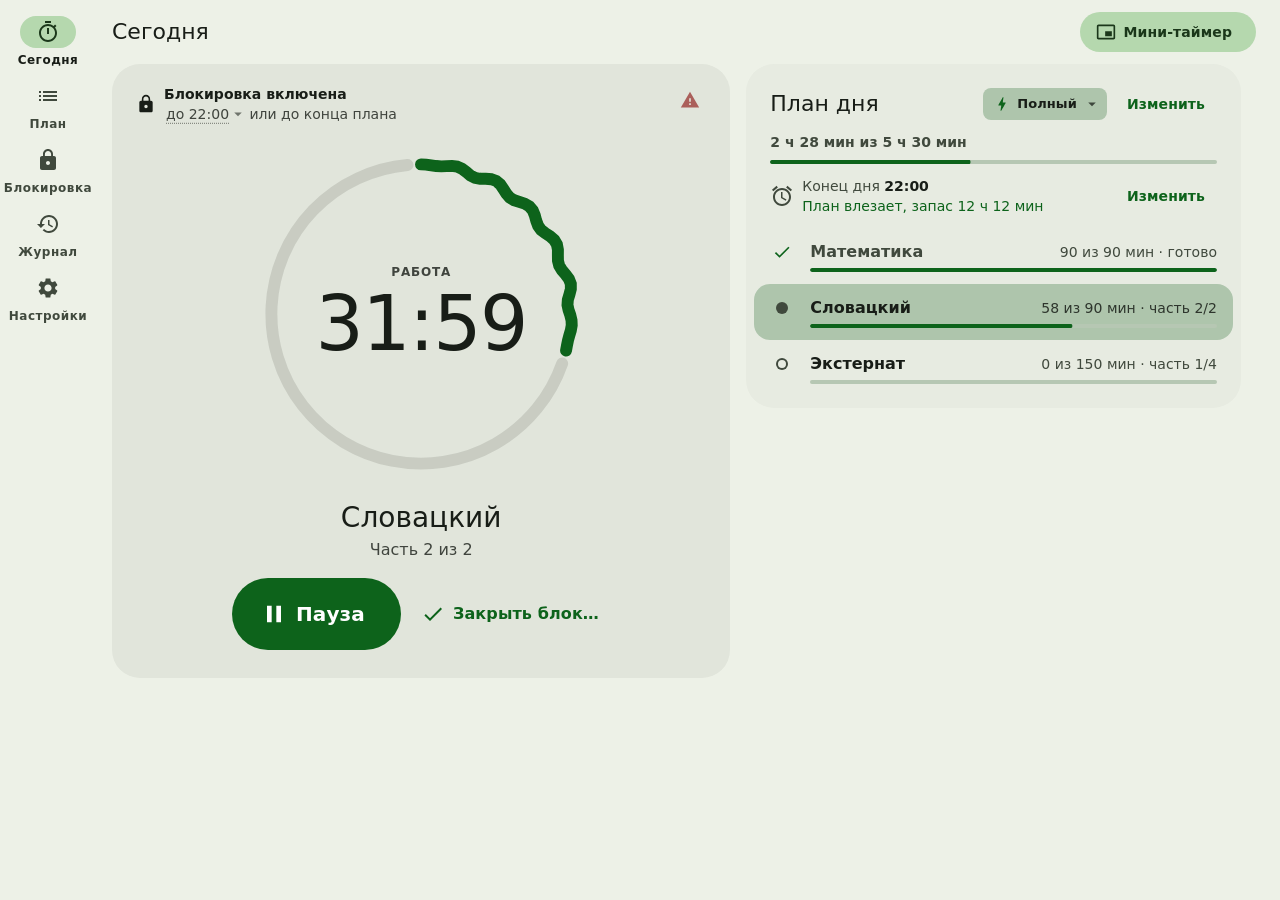
==== commit 10872892: "0.3.0 (3/8): skipped break can be undone for 10 seconds - core: SkipUndo snapshot on start_next from" ====
--- a/ui/index.html
+++ b/ui/index.html
@@ -20,7 +20,7 @@
       <div id="view" class="view"></div>
     </main>
   </div>
-  <div id="snackbar" class="snackbar" popover="manual" role="status" aria-live="polite"><span id="snack-text"></span></div>
+  <div id="snackbar" class="snackbar" popover="manual" role="status" aria-live="polite"><span id="snack-text"></span><button id="snack-act" class="btn text interactive" hidden></button></div>
   <script type="module" src="js/main.js"></script>
 </body>
 </html>
--- a/ui/css/m3.css
+++ b/ui/css/m3.css
@@ -39,6 +39,13 @@
   --dur-effects-slow: 320ms;
 
   --focus-ring: 3px solid var(--md-sys-color-secondary);
+
+  /* Calm tints for "category" surfaces (day kinds, badges, progress tracks): a little of the
+     accent over a neutral container. Unlike *-container roles they never turn into the raw,
+     fully saturated seed colour (the "fidelity" scheme does that, loudly in the dark theme). */
+  --tint-strong: color-mix(in srgb, var(--md-sys-color-primary) 22%, var(--md-sys-color-surface-container-high));
+  --tint-soft: color-mix(in srgb, var(--md-sys-color-primary) 9%, var(--md-sys-color-surface-container-high));
+  --track: color-mix(in srgb, var(--md-sys-color-primary) 16%, var(--md-sys-color-surface-container-highest));
 }
 
 * { box-sizing: border-box; }
@@ -316,7 +323,7 @@
 /* ---- progress ---- */
 .linear {
   --v: 0;
-  height: 4px; border-radius: 2px; overflow: hidden; background: var(--md-sys-color-secondary-container);
+  height: 4px; border-radius: 2px; overflow: hidden; background: var(--track);
   position: relative;
 }
 .linear::after {
@@ -452,3 +459,5 @@
   .doodle .pop, .doodle .fade { opacity: 1; }
   .doodle .wag-arcs { opacity: .5; }
 }
+.snackbar #snack-act { min-width: 0; white-space: nowrap; }
+.snackbar #snack-act[hidden] { display: none; }
--- a/ui/css/main.css
+++ b/ui/css/main.css
@@ -110,10 +110,11 @@
 .kind-chip {
   display: inline-flex; align-items: center; gap: 6px; height: 32px; padding: 0 6px 0 10px; align-self: center;
   border: 0; border-radius: var(--shape-s); font: 600 13px/20px var(--font); letter-spacing: .1px;
-  background: var(--md-sys-color-secondary-container); color: var(--md-sys-color-on-secondary-container);
+  background: var(--tint-soft); color: var(--md-sys-color-on-surface);
   transition: border-radius var(--dur-spring) var(--spring), background-color var(--dur-effects-slow) var(--ease), transform var(--dur-spring) var(--spring-fast);
 }
-.kind-chip[data-kind="full"] { background: var(--md-sys-color-primary-container); color: var(--md-sys-color-on-primary-container); }
+.kind-chip[data-kind="full"] { background: var(--tint-strong); }
+.kind-chip[data-kind="full"] .icon:first-child { color: var(--md-sys-color-primary); }
 .kind-chip[data-kind="off"] { background: transparent; color: var(--md-sys-color-on-surface-variant); box-shadow: inset 0 0 0 1px var(--md-sys-color-outline-variant); }
 .kind-chip .icon { width: 18px; height: 18px; }
 .kind-chip .caret { width: 18px; height: 18px; opacity: .75; transition: transform var(--dur-spring) var(--spring-fast); }
@@ -175,8 +176,14 @@
 .plan-card .head .row1 { display: flex; align-items: center; gap: 8px; }
 .plan-card .head .row1 h2 { font: 400 22px/28px var(--font-display); flex: 1; }
 .plan-card .total { font: 600 14px/20px var(--font); color: var(--md-sys-color-on-surface-variant); }
+.plan-card .dayend { display: flex; align-items: center; gap: 8px; margin-top: 4px; font: 400 14px/20px var(--font); color: var(--md-sys-color-on-surface-variant); }
+.plan-card .dayend .grow { flex: 1; min-width: 0; }
+.plan-card .dayend b { font-weight: 600; color: var(--md-sys-color-on-surface); }
+.plan-card .dayend .bad, .error-text { color: var(--md-sys-color-error); }
+.plan-card .dayend .ok { color: var(--md-sys-color-primary); }
+.dlg .actions .grow { flex: 1; }
 .blk { display: grid; grid-template-columns: 24px 1fr auto; gap: 4px 16px; align-items: center; padding: 12px 16px; border-radius: var(--shape-l); transition: background-color var(--dur-m1) var(--ease); }
-.blk.current { background: var(--md-sys-color-secondary-container); color: var(--md-sys-color-on-secondary-container); }
+.blk.current { background: var(--tint-strong); color: var(--md-sys-color-on-surface); }
 .blk .st { width: 24px; height: 24px; display: grid; place-items: center; color: var(--md-sys-color-on-surface-variant); }
 .blk.done .st { color: var(--md-sys-color-primary); }
 .blk .dot { width: 12px; height: 12px; border-radius: 50%; box-shadow: inset 0 0 0 2px currentColor; }
@@ -299,8 +306,9 @@
 .day-tile .dn { font: 600 14px/20px var(--font); color: var(--md-sys-color-on-surface); }
 .day-tile .kn { font: 400 12px/16px var(--font); max-width: 100%; overflow: hidden; text-overflow: ellipsis; white-space: nowrap; }
 .day-tile .icon { width: 20px; height: 20px; }
-.day-tile[data-kind="full"] { background: var(--md-sys-color-primary-container); color: var(--md-sys-color-on-primary-container); box-shadow: none; }
-.day-tile[data-kind="light"] { background: var(--md-sys-color-secondary-container); color: var(--md-sys-color-on-secondary-container); box-shadow: none; }
+.day-tile[data-kind="full"] { background: var(--tint-strong); color: var(--md-sys-color-on-surface); box-shadow: none; }
+.day-tile[data-kind="full"] .icon { color: var(--md-sys-color-primary); }
+.day-tile[data-kind="light"] { background: var(--tint-soft); color: var(--md-sys-color-on-surface-variant); box-shadow: none; }
 .day-tile[data-kind="full"] .dn, .day-tile[data-kind="light"] .dn { color: inherit; }
 .day-tile.today { outline: 2px solid var(--md-sys-color-primary); outline-offset: 2px; }
 .day-tile[aria-expanded="true"] { border-radius: var(--shape-xl); }
@@ -309,15 +317,15 @@
 .week-legend { display: flex; gap: 16px; flex-wrap: wrap; font: 400 12px/16px var(--font); color: var(--md-sys-color-on-surface-variant); }
 .week-legend span { display: inline-flex; gap: 6px; align-items: center; }
 .week-legend i { width: 10px; height: 10px; border-radius: 50%; box-shadow: inset 0 0 0 1px var(--md-sys-color-outline); }
-.week-legend i.full { background: var(--md-sys-color-primary-container); box-shadow: none; }
-.week-legend i.light { background: var(--md-sys-color-secondary-container); box-shadow: none; }
+.week-legend i.full { background: var(--md-sys-color-primary); box-shadow: none; }
+.week-legend i.light { background: var(--tint-strong); box-shadow: none; }
 
 .profile .badge {
   width: 40px; height: 40px; border-radius: 14px; flex: none; display: grid; place-items: center;
   background: var(--md-sys-color-surface-container-highest); color: var(--md-sys-color-on-surface-variant);
 }
-.profile[data-kind="full"] .badge { background: var(--md-sys-color-primary-container); color: var(--md-sys-color-on-primary-container); }
-.profile[data-kind="light"] .badge { background: var(--md-sys-color-secondary-container); color: var(--md-sys-color-on-secondary-container); }
+.profile[data-kind="full"] .badge { background: var(--tint-strong); color: var(--md-sys-color-primary); }
+.profile[data-kind="light"] .badge { background: var(--tint-soft); color: var(--md-sys-color-on-surface-variant); }
 .profile .badge .icon { width: 20px; height: 20px; }
 .profile .sw-label { font: 600 12px/16px var(--font); color: var(--md-sys-color-on-surface-variant); }
 .profile .sw-wrap { display: flex; flex-direction: column; align-items: center; gap: 4px; }
@@ -421,3 +429,14 @@
 .controls .btn:active:not(:disabled) { transform: scale(.94); }
 .controls .btn.xl:active:not(:disabled) { border-radius: 24px; }
 .controls:has(.btn:active) .btn:not(:active) { transform: scale(.97); }
+
+/* Phone sync */
+.setting > .badge {
+  width: 40px; height: 40px; border-radius: 12px; display: grid; place-items: center; flex: none;
+  background: var(--tint-soft); color: var(--md-sys-color-on-surface-variant);
+}
+.setting > .badge .icon { width: 20px; height: 20px; }
+.pin-box { align-items: flex-start; gap: 8px; }
+.pin-box .pin { font: 500 44px/52px var(--font); letter-spacing: .08em; color: var(--md-sys-color-primary); }
+.hold { isolation: isolate; }
+.btn.tonal.hold .fillbar { background: var(--md-sys-color-primary); }
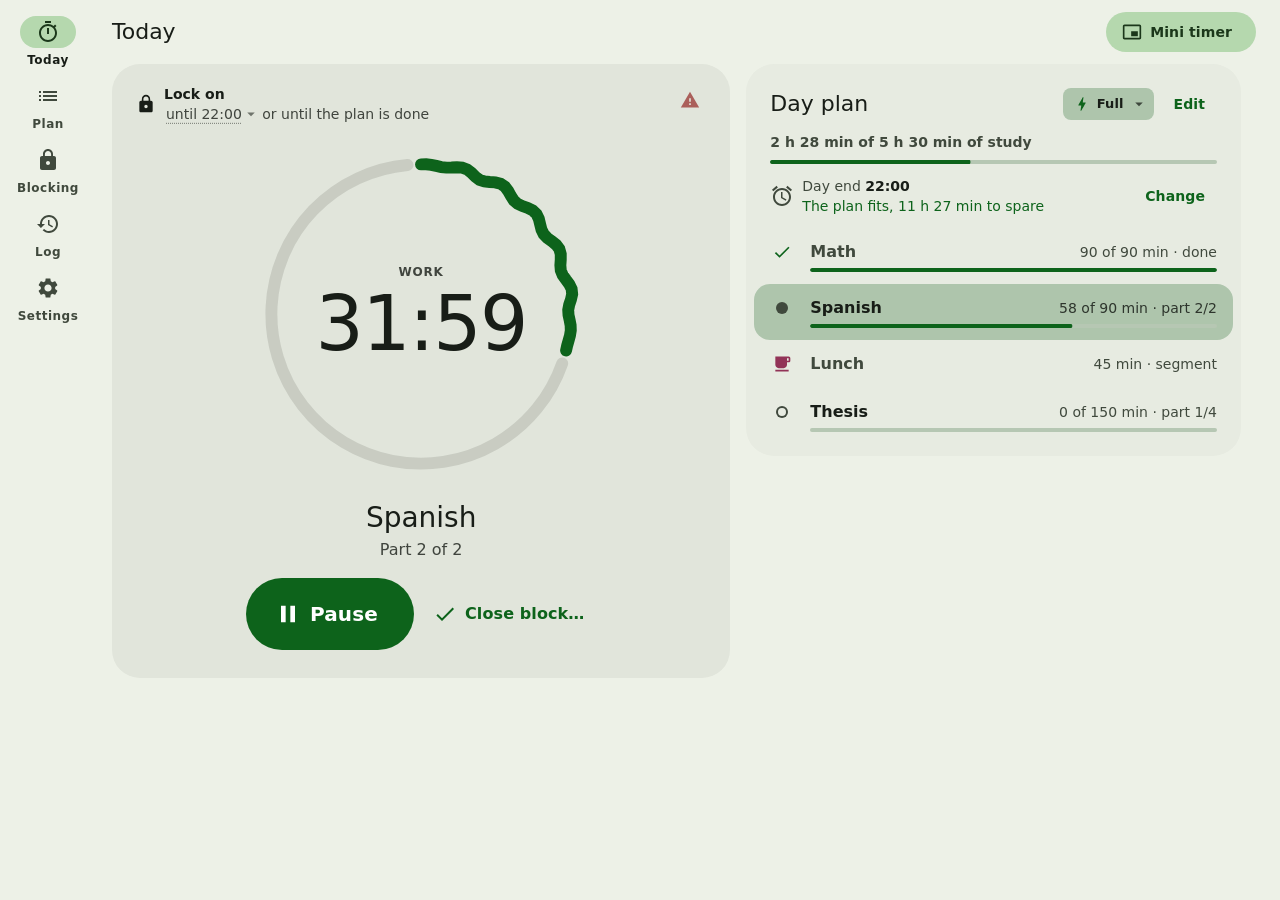
==== commit 01a1cc1e: "0.4.9: English interface — UI, language and time zone settings - ui/js/i18n.js: L('ru', 'en'), the l" ====
--- a/ui/index.html
+++ b/ui/index.html
@@ -10,10 +10,10 @@
 </head>
 <body>
   <div class="app">
-    <nav class="nav" id="nav" aria-label="Разделы"></nav>
+    <nav class="nav" id="nav"></nav>
     <main class="content">
       <header class="topbar">
-        <h1 id="screen-title" class="title-l">Сегодня</h1>
+        <h1 id="screen-title" class="title-l"></h1>
         <div id="top-actions" class="top-actions"></div>
       </header>
       <div id="banner" class="banner" hidden></div>
--- a/ui/css/m3.css
+++ b/ui/css/m3.css
@@ -341,10 +341,14 @@
   user-select: text;
 }
 dialog.m3::backdrop { background: rgb(0 0 0 / .32); }
-dialog.m3[open] { animation: dialog-in var(--dur-spring-slow) var(--spring), fade-in 240ms var(--ease) both; }
-dialog.m3[open]::backdrop { animation: fade-in var(--dur-m1) linear; }
+/* Opens from the button that was pressed (transform-origin set in JS). Only transform and
+   opacity animate: they run on the GPU; the old clip-path repainted the window every frame. */
+dialog.m3[open] { animation: dialog-in var(--dur-spring) var(--spring-fast), fade-in 120ms var(--ease) both; }
+dialog.m3[open]::backdrop { animation: fade-in 160ms linear; }
 dialog.m3.closing { animation: dialog-out var(--dur-s2) var(--ease-emph-accel) forwards; }
-@keyframes dialog-in { from { transform: translateY(-20px) scale(.92); clip-path: inset(0 0 55% 0 round var(--shape-xl)); } to { transform: none; clip-path: inset(0 0 0 0 round var(--shape-xl)); } }
+dialog.m3[open] .dlg > * { animation: rise-in var(--dur-spring) var(--spring-fast) both; animation-delay: calc(var(--i, 0) * 30ms + 30ms); }
+@keyframes rise-in { from { opacity: 0; transform: translateY(10px); } }
+@keyframes dialog-in { from { transform: scale(.86); } to { transform: none; } }
 @keyframes dialog-out { to { opacity: 0; transform: scale(.96); } }
 @keyframes fade-in { from { opacity: 0; } }
 .dlg { padding: 24px; display: flex; flex-direction: column; gap: 16px; }
@@ -388,6 +392,7 @@
 .doodle .fill-t { fill: color-mix(in srgb, var(--md-sys-color-tertiary) 36%, var(--md-sys-color-surface-container-lowest)); }
 .doodle .fill-s { fill: var(--md-sys-color-secondary-container); }
 .doodle .fill-bg { fill: var(--md-sys-color-surface-container-lowest); }
+.doodle .fill-sun { fill: color-mix(in srgb, #f5c04a 70%, var(--md-sys-color-surface-container-lowest)); }
 .doodle .draw { stroke-dasharray: 1; stroke-dashoffset: 1; }
 .doodle.play .draw { animation: draw var(--d, 700ms) var(--ease) forwards; animation-delay: var(--delay, 0ms); }
 .doodle .pop { opacity: 0; transform-box: fill-box; transform-origin: center; }
@@ -399,6 +404,10 @@
 @keyframes draw { to { stroke-dashoffset: 0; } }
 @keyframes pop { from { opacity: 0; transform: scale(.94); } to { opacity: 1; transform: none; } }
 .doodle { cursor: pointer; transform-origin: 50% 90%; }
+/* At rest: a slow float and breath. Only the svg box moves, so the filtered drawing is
+   rasterised once and composited. Comes before .poke so a poke still wins. */
+.doodle.settled { animation: doodle-float 5.2s cubic-bezier(.45, 0, .55, 1) infinite; will-change: transform; }
+@keyframes doodle-float { 0%, 100% { transform: none; } 50% { transform: translateY(-5px) rotate(-.6deg) scale(1.012); } }
 .doodle.poke { animation: poke 640ms var(--ease); }
 @keyframes poke { 0% { transform: none; } 25% { transform: scale(1.06, .92); } 55% { transform: scale(.97, 1.04); } 100% { transform: none; } }
 
@@ -444,8 +453,26 @@
 @keyframes waves { 0%, 70%, 100% { opacity: 1; transform: scale(1); } 20% { opacity: .5; transform: scale(1.08); } 40% { opacity: 1; transform: scale(1.14); } }
 
 .steaming .steam { animation: steam 2.8s var(--ease) 1.4s 1; transform-box: view-box; }
-.writing .pencil { transform-box: view-box; transform-origin: 150px 165px; animation: scribble 1.6s var(--ease) 1.6s 1; }
+.writing .pencil { transform-box: view-box; transform-origin: 128px 148px; animation: scribble 1.6s var(--ease) 1.6s 1; }
 @keyframes scribble { 0%, 100% { transform: none; } 20% { transform: translate(-6px, 3px) rotate(-4deg); } 40% { transform: translate(4px, -2px) rotate(3deg); } 60% { transform: translate(-3px, 2px) rotate(-2deg); } 80% { transform: translate(2px, 0) rotate(1deg); } }
+.writing .steam { animation: steam 2.8s var(--ease) 1.9s 1; transform-box: view-box; }
+/* Day off: the hammock rocks a little from its posts, the z's float up for as long as it rests. */
+.resting .sway { transform-box: view-box; transform-origin: 120px 98px; animation: sway 2.6s cubic-bezier(.45, 0, .55, 1) 1.3s 2; }
+@keyframes sway { 0%, 100% { transform: none; } 30% { transform: rotate(2.5deg); } 70% { transform: rotate(-2deg); } }
+/* Each z drifts up at an even pace from where it was drawn, grows, rocks and melts away, then
+   comes back from below to the same spot; the three run a third of a loop apart, so it reads
+   as one stream of z's rising from the head. Linear: no stops at the keyframes. */
+.doodle .zzz .z { transform-box: fill-box; transform-origin: center; }
+.resting .zzz .z { animation: zzz 4.2s linear 2s infinite; }
+.resting .zzz .z1 { animation-delay: 3.4s; }
+.resting .zzz .z2 { animation-delay: 4.8s; }
+@keyframes zzz {
+  0%, 100% { transform: translate(0, 0) rotate(0deg) scale(1); opacity: 1; }
+  25% { transform: translate(4px, -6px) rotate(6deg) scale(1.08); opacity: 1; }
+  50% { transform: translate(6px, -12px) rotate(0deg) scale(1.16); opacity: .6; }
+  75% { transform: translate(8px, -18px) rotate(-6deg) scale(1.24); opacity: 0; }
+  76% { transform: translate(-4px, 6px) rotate(-10deg) scale(.6); opacity: 0; }
+}
 @keyframes steam { 0% { transform: none; opacity: 1; } 60% { transform: translateY(-10px); opacity: .25; } 100% { transform: none; opacity: 1; } }
 
 .locking .shackle { transform: translateY(-22px); animation: shackle var(--dur-spring) var(--spring-fast) 900ms forwards; }
@@ -461,3 +488,5 @@
 }
 .snackbar #snack-act { min-width: 0; white-space: nowrap; }
 .snackbar #snack-act[hidden] { display: none; }
+.snackbar { overflow: hidden; }
+.snackbar .snack-bar { position: absolute; left: 0; right: 0; bottom: 0; height: 3px; background: var(--md-sys-color-inverse-primary); transform-origin: left; }
--- a/ui/css/main.css
+++ b/ui/css/main.css
@@ -6,8 +6,13 @@
 /* ---- navigation rail (≥600px) / bar (<600px) ---- */
 .nav {
   display: flex; flex-direction: column; align-items: center; gap: 4px;
-  padding: 16px 0; background: var(--md-sys-color-surface);
-}
+  padding: 16px 0; background: var(--md-sys-color-surface); position: relative;
+}
+.nav-ind {
+  position: absolute; left: 0; top: 0; width: 56px; height: 32px; pointer-events: none;
+  border-radius: var(--shape-full); background: var(--md-sys-color-secondary-container);
+}
+.nav .dest { position: relative; z-index: 1; }
 .nav .dest {
   width: 80px; border: 0; background: transparent; padding: 0; cursor: pointer;
   display: flex; flex-direction: column; align-items: center; gap: 4px; margin-bottom: 8px;
@@ -24,10 +29,7 @@
 .nav .dest:focus-visible { outline: none; }
 .nav .dest:focus-visible .pill { outline: var(--focus-ring); outline-offset: 2px; }
 .nav .dest[aria-current="page"] { color: var(--md-sys-color-on-surface); }
-.nav .dest[aria-current="page"] .pill {
-  background: var(--md-sys-color-secondary-container); color: var(--md-sys-color-on-secondary-container);
-  animation: pill-in var(--dur-spring) var(--spring-fast);
-}
+.nav .dest[aria-current="page"] .pill { color: var(--md-sys-color-on-secondary-container); }
 @keyframes pill-in { from { width: 24px; } }
 .nav .dest .badge {
   position: absolute; top: 2px; right: 12px; width: 8px; height: 8px; border-radius: 50%;
@@ -141,8 +143,8 @@
 .dial .state { font: 600 12px/16px var(--font); letter-spacing: .8px; text-transform: uppercase; opacity: .8; min-height: 16px; }
 .hero[data-paused="true"] .dial .big { opacity: .55; }
 /* Fixed box so the doodle never changes size while it draws in. */
-.dial .art { width: 240px; height: 240px; display: grid; place-items: center; contain: layout size; }
-.dial .art svg { width: 240px; height: 240px; display: block; }
+.dial .art { width: 92%; height: 92%; display: grid; place-items: center; contain: layout size; }
+.dial .art svg { width: 100%; height: 100%; display: block; }
 .dial:has(.art:not([hidden])) svg#ring { opacity: 0; }
 .hero { --hero-bg: var(--md-sys-color-surface-container); }
 .hero[data-kind="await"] { --hero-bg: var(--md-sys-color-primary-container); --hero-fg: var(--md-sys-color-on-primary-container); }
@@ -163,6 +165,7 @@
 .hero .doodle .fill-bg { fill: var(--hero-bg); }
 .hero .doodle .fill-p { fill: color-mix(in srgb, currentColor 22%, var(--hero-bg)); }
 .hero .doodle .fill-t { fill: color-mix(in srgb, var(--md-sys-color-tertiary) 40%, var(--hero-bg)); }
+.hero .doodle .fill-sun { fill: color-mix(in srgb, #f5c04a 75%, var(--hero-bg)); }
 
 .phase-title { text-align: center; }
 .phase-title h2 { font: 400 28px/36px var(--font-display); }
@@ -195,6 +198,18 @@
 .blk .linear { grid-column: 2 / 4; }
 .empty-plan { padding: 8px 16px 12px; }
 
+.seg-type .seg-name { font: 400 16px/24px var(--font); border: 0; background: transparent; color: inherit; width: 100%; padding: 4px 0; border-bottom: 1px solid transparent; }
+.seg-type .seg-name:hover, .seg-type .seg-name:focus { border-bottom-color: var(--md-sys-color-outline); outline: none; }
+.seg-type .sw-wrap { display: flex; flex-direction: column; align-items: center; gap: 4px; }
+.seg-type .sw-label { font: 600 12px/16px var(--font); color: var(--md-sys-color-on-surface-variant); }
+.prow.seg { background: color-mix(in srgb, var(--md-sys-color-tertiary-container) 28%, transparent); }
+.prow.seg .name { font-style: italic; }
+.log-tabs { margin-bottom: 16px; }
+.week-card { padding: 20px 24px; display: flex; flex-direction: column; gap: 16px; }
+.wk-nav { display: flex; align-items: center; gap: 8px; flex-wrap: wrap; }
+.scroll-x { overflow-x: auto; }
+.wk-t th.is-today { color: var(--md-sys-color-primary); }
+.note-card { padding: 16px 20px; display: flex; flex-direction: column; gap: 12px; }
 .access { padding: 16px 20px; display: flex; flex-direction: column; gap: 12px; }
 .access .row1 { display: flex; gap: 12px; align-items: center; }
 .access .row1 .grow { flex: 1; min-width: 0; }
@@ -217,7 +232,7 @@
 .prow input.name:focus { outline: none; border-bottom: 2px solid var(--md-sys-color-primary); }
 .prow input.name:disabled { color: var(--md-sys-color-on-surface-variant); border-bottom-style: dashed; }
 .stepper { display: flex; align-items: center; gap: 4px; }
-.stepper .val { min-width: 92px; text-align: center; font: 400 18px/24px var(--font-display); }
+.stepper .val { width: 150px; min-width: 0; white-space: nowrap; overflow: hidden; text-overflow: ellipsis; text-align: center; font: 400 18px/24px var(--font-display); }
 .stepper .val small { display: block; font: 400 12px/16px var(--font); color: var(--md-sys-color-on-surface-variant); }
 .prow .tools { display: flex; gap: 0; }
 .prow .progress { grid-column: 1 / -1; display: flex; gap: 12px; align-items: center; font: 400 12px/16px var(--font); color: var(--md-sys-color-on-surface-variant); }
@@ -338,8 +353,8 @@
 .num-step .icon-btn { width: 36px; height: 36px; }
 .num-step .icon-btn .icon { width: 20px; height: 20px; }
 
-.setting .t .info { display: inline-block; vertical-align: -2px; margin-left: 4px; width: 16px; height: 16px; color: var(--md-sys-color-outline); opacity: .6; cursor: help; transition: opacity var(--dur-effects) linear; }
-.setting .t .info .icon { width: 16px; height: 16px; }
+.setting .t .info, .setting .d .info { display: inline-block; vertical-align: -2px; margin-left: 4px; width: 16px; height: 16px; color: var(--md-sys-color-outline); opacity: .6; cursor: help; transition: opacity var(--dur-effects) linear; }
+.setting .t .info .icon, .setting .d .info .icon { width: 16px; height: 16px; }
 .setting .t .info:hover { opacity: 1; }
 .setting.off { opacity: .6; }
 
@@ -431,12 +446,68 @@
 .controls:has(.btn:active) .btn:not(:active) { transform: scale(.97); }
 
 /* Phone sync */
-.setting > .badge {
-  width: 40px; height: 40px; border-radius: 12px; display: grid; place-items: center; flex: none;
+.setting:not(.profile) > .badge {
+  width: 40px; height: 40px; border-radius: 14px; display: grid; place-items: center; flex: none;
   background: var(--tint-soft); color: var(--md-sys-color-on-surface-variant);
 }
-.setting > .badge .icon { width: 20px; height: 20px; }
+.setting:not(.profile) > .badge .icon { width: 20px; height: 20px; }
 .pin-box { align-items: flex-start; gap: 8px; }
 .pin-box .pin { font: 500 44px/52px var(--font); letter-spacing: .08em; color: var(--md-sys-color-primary); }
 .hold { isolation: isolate; }
 .btn.tonal.hold .fillbar { background: var(--md-sys-color-primary); }
+.t td.r, .t th.r { white-space: nowrap; }
+table.t td:first-child .body-s { white-space: normal; max-width: 260px; }
+
+/* Non-study segments */
+.hero[data-kind="segment"] { background: var(--md-sys-color-tertiary-container); color: var(--md-sys-color-on-tertiary-container); }
+.hero[data-kind="segment"] .dial .wave { stroke: currentColor; }
+.hero[data-kind="segment"] .dial .track { stroke: color-mix(in srgb, currentColor 16%, transparent); }
+.hero[data-kind="segment"] .lockline.open { color: inherit; }
+.hero[data-over="true"] { background: var(--md-sys-color-error-container); color: var(--md-sys-color-on-error-container); }
+.hero[data-over="true"] .big { color: var(--md-sys-color-error); }
+.blk.seg .name, .blk.seg .meta { color: var(--md-sys-color-on-surface-variant); }
+.blk.seg .st .icon { color: var(--md-sys-color-tertiary); }
+.seg-types { display: flex; flex-wrap: wrap; gap: 8px; }
+.seg-queue { display: flex; flex-wrap: wrap; gap: 8px; align-items: center; min-height: 40px; }
+.seg-queue .arrow { color: var(--md-sys-color-on-surface-variant); }
+.wk-t td:not(:first-child), .wk-t th:not(:first-child) { width: 9%; }
+
+/* ---- more motion ---- */
+.burst-dot { position: fixed; z-index: 100; border-radius: 50%; pointer-events: none; }
+/* Over time on a segment: the card breathes red. */
+.hero[data-over="true"] { animation: breathe 2.6s ease-in-out infinite; }
+@keyframes breathe { 50% { box-shadow: inset 0 0 0 6px color-mix(in srgb, var(--md-sys-color-error) 35%, transparent); } }
+.hero[data-over="true"] .big { animation: over-pulse 2.6s ease-in-out infinite; }
+@keyframes over-pulse { 50% { transform: scale(1.04); } }
+/* Phase change: the hero recolours smoothly instead of snapping. */
+.hero { transition: background-color var(--dur-effects-slow) var(--ease), color var(--dur-effects-slow) var(--ease), border-radius var(--dur-spring-slow) var(--spring); }
+/* Big filled buttons: a light sheen passes over on hover. */
+.btn.filled.xl, .btn.filled.lg { position: relative; overflow: hidden; }
+.btn.filled.xl::after, .btn.filled.lg::after {
+  content: ""; position: absolute; inset: 0; pointer-events: none; transform: translateX(-120%) skewX(-18deg);
+  background: linear-gradient(90deg, transparent, rgb(255 255 255 / .22), transparent);
+}
+.btn.filled.xl:hover:not(:disabled)::after, .btn.filled.lg:hover:not(:disabled)::after { animation: sheen 900ms var(--ease) 1; }
+@keyframes sheen { to { transform: translateX(120%) skewX(-18deg); } }
+/* Chips and list items pop in when they appear. */
+.chip { animation: chip-in var(--dur-spring) var(--spring-fast) both; }
+@keyframes chip-in { from { opacity: 0; transform: scale(.8); } }
+.seg-queue .arrow { animation: chip-in var(--dur-spring) var(--spring-fast) both; display: inline-block; }
+@media (prefers-reduced-motion: reduce) {
+  .hero[data-over="true"], .hero[data-over="true"] .big, .chip, .seg-queue .arrow { animation: none; }
+  .btn.filled.xl:hover::after, .btn.filled.lg:hover::after { animation: none; }
+}
+.plan-card .row1 h2 { white-space: nowrap; }
+/* Narrow window: a segment type's name gets its own line above the controls. */
+@media (max-width: 720px) {
+  .seg-type { display: grid; grid-template-columns: 40px 1fr auto auto; grid-template-areas: "badge name name del" "step step alarm access" "prep prep prep prep"; row-gap: 8px; }
+  .seg-type > .badge { grid-area: badge; }
+  .seg-type > .grow { grid-area: name; }
+  .seg-type > .num-step { grid-area: step; justify-self: start; }
+  .seg-type > .prep-wrap { grid-area: prep; flex-direction: row; justify-self: start; gap: 8px; }
+  .seg-type > label:nth-of-type(1) { grid-area: alarm; }
+  .seg-type > label:nth-of-type(2) { grid-area: access; }
+  .seg-type > .icon-btn { grid-area: del; }
+  .seg-add { flex-wrap: wrap; }
+  .seg-add > .grow { flex-basis: 100%; }
+}
